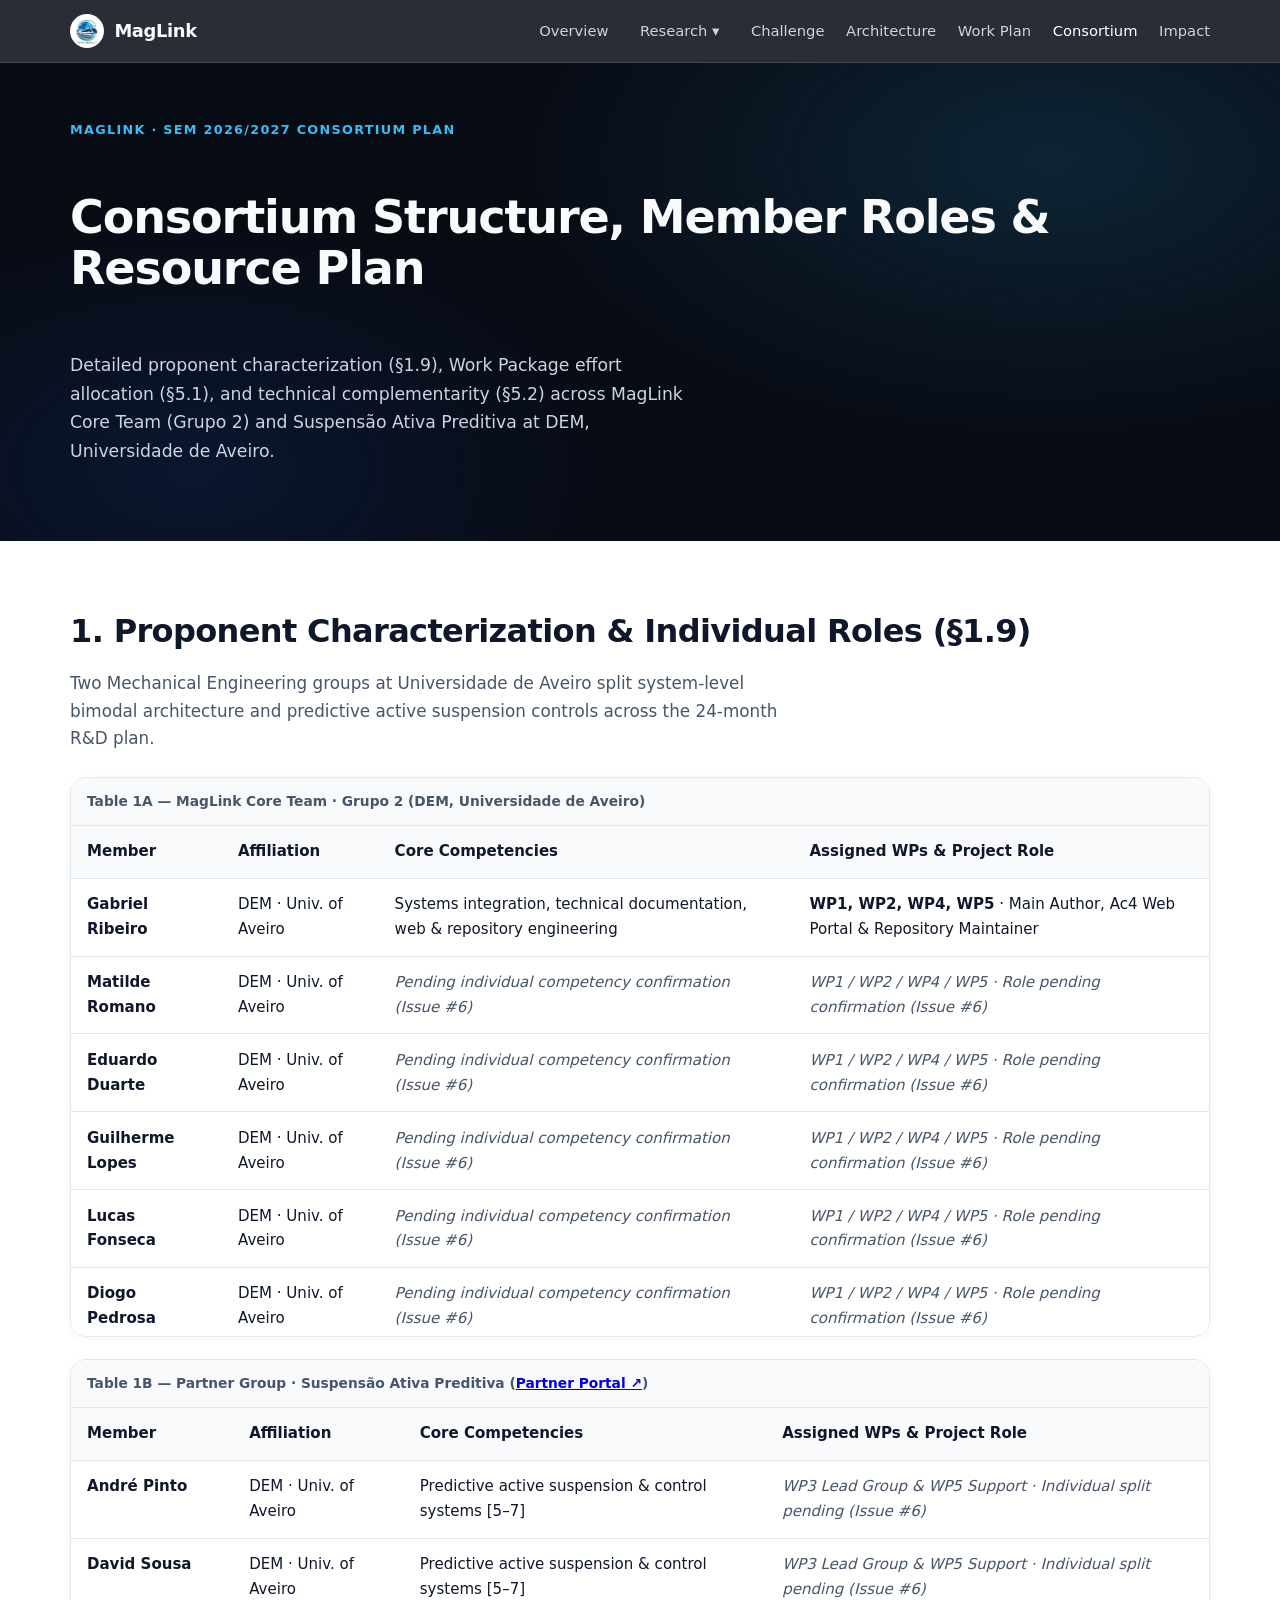
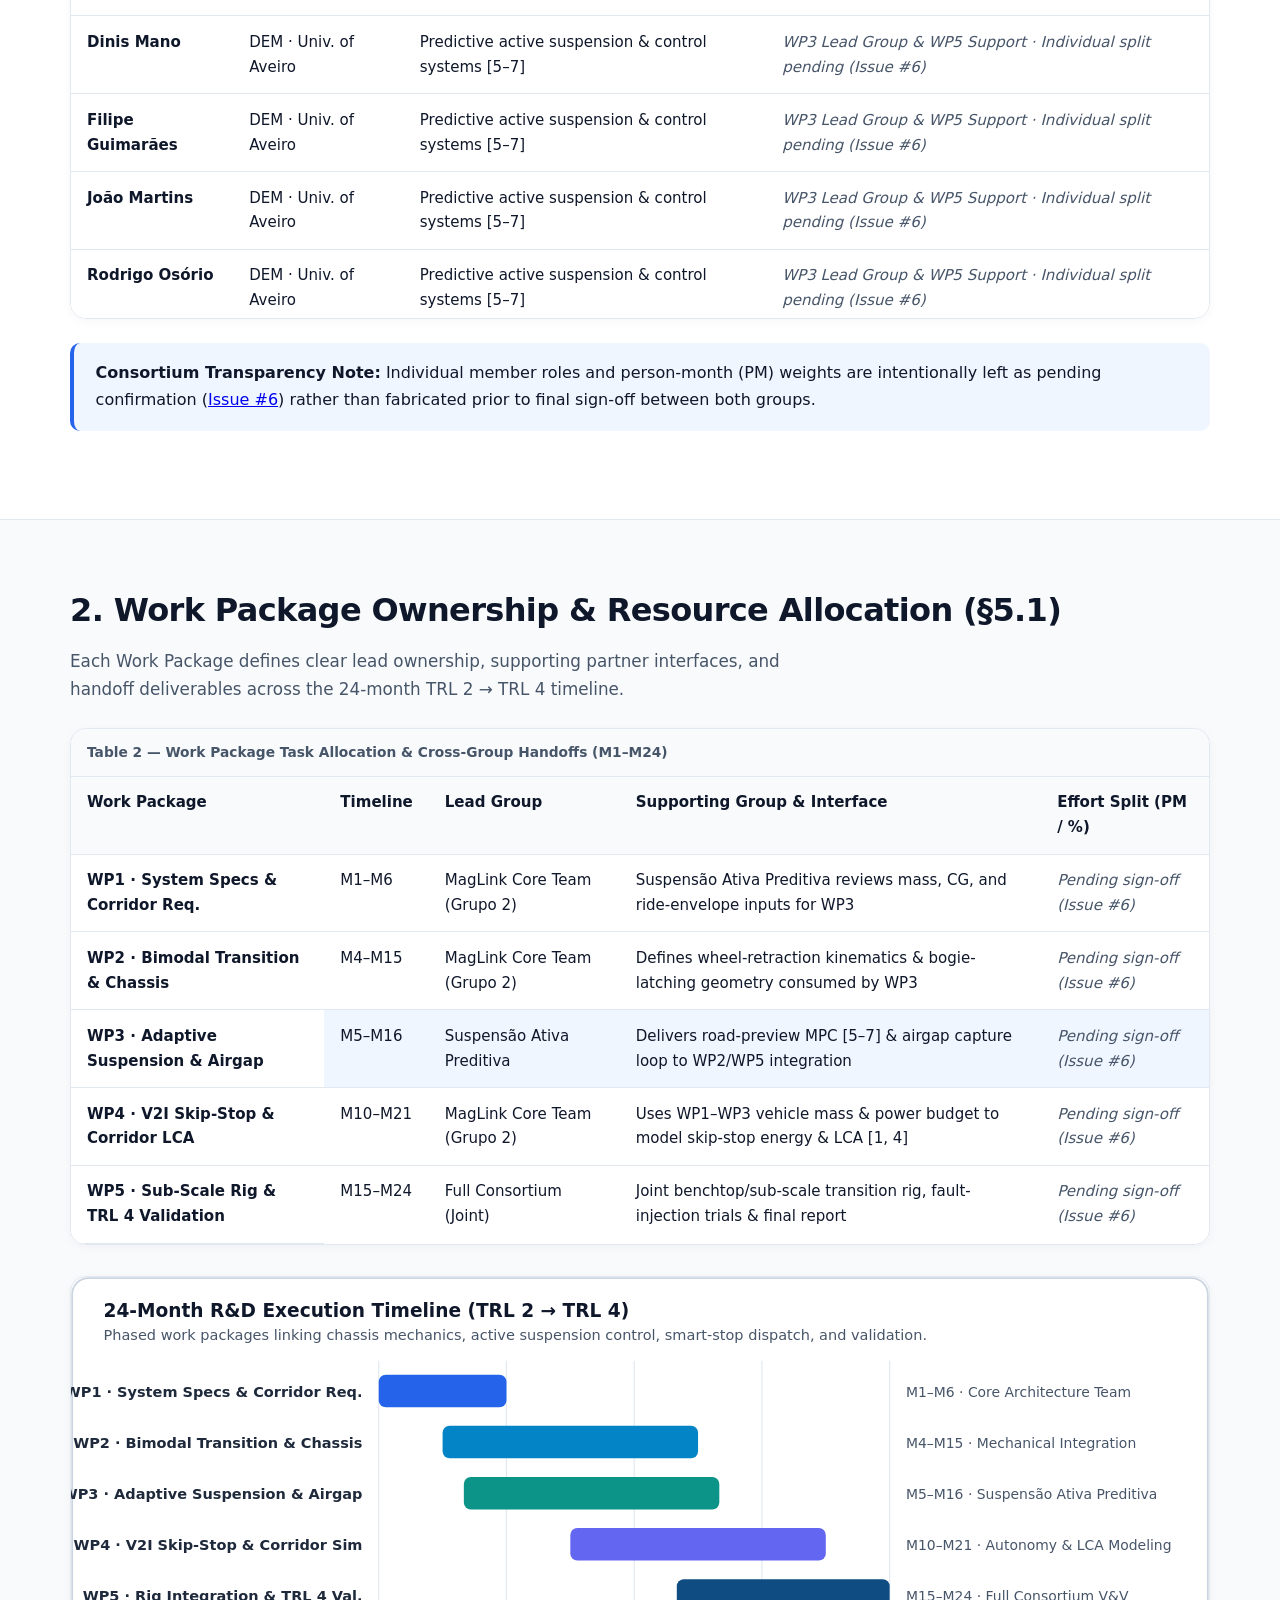
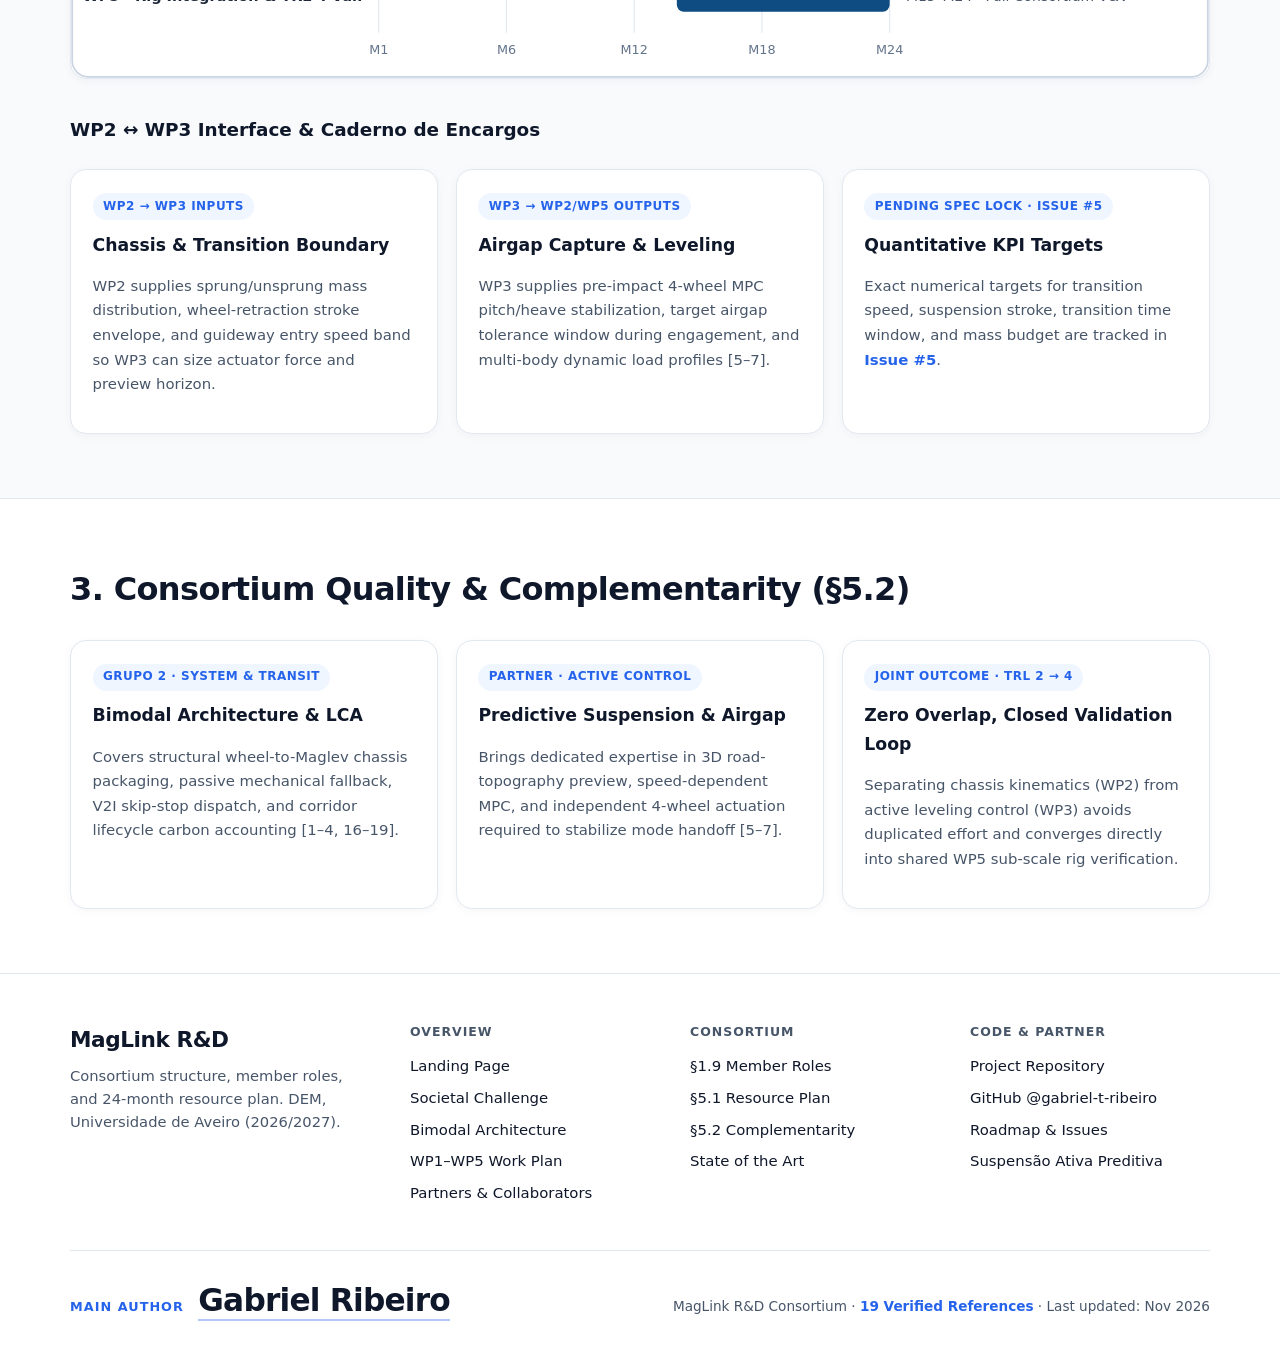
==== consortium.html @ 4d911681 "Add consortium.html subpage for §1.9 roles, §5.1 resource plan & §5.2 complementarity" ====
<!DOCTYPE html>
<html lang="en">
<head>
  <meta charset="UTF-8">
  <meta name="viewport" content="width=device-width, initial-scale=1.0">
  <title>Consortium, Roles &amp; Resource Plan | MagLink</title>
  <meta name="description" content="Consortium proponent characterization (§1.9), work package resource allocation (§5.1), and consortium complementarity (§5.2) for the MagLink R&amp;D proposal.">
  <link rel="icon" type="image/png" href="assets/logo_smart_mobility.png">
  <link rel="stylesheet" href="css/styles.css">
  <script src="js/main.js" defer></script>
</head>
<body>
  <a class="skip-link" href="#main-content">Skip to main content</a>

  <header class="site-header">
    <nav class="container nav-bar" aria-label="Primary navigation">
      <a class="brand" href="index.html">
        <img class="brand-logo" src="assets/logo_smart_mobility.png" alt="MagLink logo">
        <span>MagLink</span>
      </a>
      <button type="button" class="nav-mobile-toggle" aria-expanded="false" aria-controls="primary-nav">
        Menu &#9776;
      </button>
      <ul id="primary-nav" class="nav-links">
        <li><a href="index.html">Overview</a></li>
        <li class="nav-dropdown">
          <button type="button" class="nav-dropdown-toggle" aria-expanded="false" aria-controls="research-menu">
            Research <span aria-hidden="true">&#9662;</span>
          </button>
          <ul id="research-menu" class="nav-dropdown-menu">
            <li><a href="state-of-the-art.html">State of the Art</a></li>
            <li><a href="state-of-the-art.html#literature-matrix">Paper Analysis Matrix</a></li>
            <li><a href="state-of-the-art.html#tech-comparison">Technology Comparison</a></li>
            <li><a href="state-of-the-art.html#research-gap">Research Gap &amp; Domains</a></li>
          </ul>
        </li>
        <li><a href="index.html#challenge">Challenge</a></li>
        <li><a href="index.html#architecture">Architecture</a></li>
        <li><a href="index.html#workplan">Work Plan</a></li>
        <li><a href="consortium.html" aria-current="page">Consortium</a></li>
        <li><a href="index.html#impact">Impact</a></li>
      </ul>
    </nav>
  </header>

  <main id="main-content">
    <section class="hero hero-compact">
      <canvas class="hero-canvas" aria-hidden="true"></canvas>
      <div class="container hero-stage">
        <p class="eyebrow">MagLink &middot; SEM 2026/2027 Consortium Plan</p>
        <h1>Consortium Structure, Member Roles &amp; Resource Plan</h1>
        <p class="lead">
          Detailed proponent characterization (§1.9), Work Package effort allocation (§5.1), and technical complementarity (§5.2) across MagLink Core Team (Grupo 2) and Suspensão Ativa Preditiva at DEM, Universidade de Aveiro.
        </p>
      </div>
    </section>

    <section id="roles" class="section">
      <div class="container">
        <h2>1. Proponent Characterization &amp; Individual Roles (§1.9)</h2>
        <p class="lead">
          Two Mechanical Engineering groups at Universidade de Aveiro split system-level bimodal architecture and predictive active suspension controls across the 24-month R&amp;D plan.
        </p>

        <div tabindex="0" role="region" aria-labelledby="grupo2-table-caption" class="table-wrap table-wrap--responsive">
          <table style="--col-2: 'Affiliation'; --col-3: 'Core Competencies'; --col-4: 'Assigned WPs &amp; Project Role';">
            <caption id="grupo2-table-caption">Table 1A — MagLink Core Team · Grupo 2 (DEM, Universidade de Aveiro)</caption>
            <thead>
              <tr>
                <th>Member</th>
                <th>Affiliation</th>
                <th>Core Competencies</th>
                <th>Assigned WPs &amp; Project Role</th>
              </tr>
            </thead>
            <tbody>
              <tr>
                <th>Gabriel Ribeiro</th>
                <td>DEM &middot; Univ. of Aveiro</td>
                <td>Systems integration, technical documentation, web &amp; repository engineering</td>
                <td><strong>WP1, WP2, WP4, WP5</strong> &middot; Main Author, Ac4 Web Portal &amp; Repository Maintainer</td>
              </tr>
              <tr>
                <th>Matilde Romano</th>
                <td>DEM &middot; Univ. of Aveiro</td>
                <td class="table-pending">Pending individual competency confirmation (Issue #6)</td>
                <td class="table-pending">WP1 / WP2 / WP4 / WP5 &middot; Role pending confirmation (Issue #6)</td>
              </tr>
              <tr>
                <th>Eduardo Duarte</th>
                <td>DEM &middot; Univ. of Aveiro</td>
                <td class="table-pending">Pending individual competency confirmation (Issue #6)</td>
                <td class="table-pending">WP1 / WP2 / WP4 / WP5 &middot; Role pending confirmation (Issue #6)</td>
              </tr>
              <tr>
                <th>Guilherme Lopes</th>
                <td>DEM &middot; Univ. of Aveiro</td>
                <td class="table-pending">Pending individual competency confirmation (Issue #6)</td>
                <td class="table-pending">WP1 / WP2 / WP4 / WP5 &middot; Role pending confirmation (Issue #6)</td>
              </tr>
              <tr>
                <th>Lucas Fonseca</th>
                <td>DEM &middot; Univ. of Aveiro</td>
                <td class="table-pending">Pending individual competency confirmation (Issue #6)</td>
                <td class="table-pending">WP1 / WP2 / WP4 / WP5 &middot; Role pending confirmation (Issue #6)</td>
              </tr>
              <tr>
                <th>Diogo Pedrosa</th>
                <td>DEM &middot; Univ. of Aveiro</td>
                <td class="table-pending">Pending individual competency confirmation (Issue #6)</td>
                <td class="table-pending">WP1 / WP2 / WP4 / WP5 &middot; Role pending confirmation (Issue #6)</td>
              </tr>
            </tbody>
          </table>
        </div>

        <div tabindex="0" role="region" aria-labelledby="partner-table-caption" class="table-wrap table-wrap--responsive">
          <table style="--col-2: 'Affiliation'; --col-3: 'Core Competencies'; --col-4: 'Assigned WPs &amp; Project Role';">
            <caption id="partner-table-caption">Table 1B — Partner Group · Suspensão Ativa Preditiva (<a href="https://sem-susp-ativa-preditiva.htmly.com.br/" target="_blank" rel="noopener noreferrer">Partner Portal &#8599;</a>)</caption>
            <thead>
              <tr>
                <th>Member</th>
                <th>Affiliation</th>
                <th>Core Competencies</th>
                <th>Assigned WPs &amp; Project Role</th>
              </tr>
            </thead>
            <tbody>
              <tr>
                <th>André Pinto</th>
                <td>DEM &middot; Univ. of Aveiro</td>
                <td>Predictive active suspension &amp; control systems [5–7]</td>
                <td class="table-pending">WP3 Lead Group &amp; WP5 Support &middot; Individual split pending (Issue #6)</td>
              </tr>
              <tr>
                <th>David Sousa</th>
                <td>DEM &middot; Univ. of Aveiro</td>
                <td>Predictive active suspension &amp; control systems [5–7]</td>
                <td class="table-pending">WP3 Lead Group &amp; WP5 Support &middot; Individual split pending (Issue #6)</td>
              </tr>
              <tr>
                <th>Dinis Mano</th>
                <td>DEM &middot; Univ. of Aveiro</td>
                <td>Predictive active suspension &amp; control systems [5–7]</td>
                <td class="table-pending">WP3 Lead Group &amp; WP5 Support &middot; Individual split pending (Issue #6)</td>
              </tr>
              <tr>
                <th>Filipe Guimarães</th>
                <td>DEM &middot; Univ. of Aveiro</td>
                <td>Predictive active suspension &amp; control systems [5–7]</td>
                <td class="table-pending">WP3 Lead Group &amp; WP5 Support &middot; Individual split pending (Issue #6)</td>
              </tr>
              <tr>
                <th>João Martins</th>
                <td>DEM &middot; Univ. of Aveiro</td>
                <td>Predictive active suspension &amp; control systems [5–7]</td>
                <td class="table-pending">WP3 Lead Group &amp; WP5 Support &middot; Individual split pending (Issue #6)</td>
              </tr>
              <tr>
                <th>Rodrigo Osório</th>
                <td>DEM &middot; Univ. of Aveiro</td>
                <td>Predictive active suspension &amp; control systems [5–7]</td>
                <td class="table-pending">WP3 Lead Group &amp; WP5 Support &middot; Individual split pending (Issue #6)</td>
              </tr>
            </tbody>
          </table>
        </div>

        <div class="callout">
          <strong>Consortium Transparency Note:</strong> Individual member roles and person-month (PM) weights are intentionally left as pending confirmation (<a href="https://github.com/gabriel-t-ribeiro/sem_web_ac4/issues/6" target="_blank" rel="noopener noreferrer">Issue #6</a>) rather than fabricated prior to final sign-off between both groups.
        </div>
      </div>
    </section>

    <section id="resources" class="section section-soft">
      <div class="container">
        <h2>2. Work Package Ownership &amp; Resource Allocation (§5.1)</h2>
        <p class="lead">
          Each Work Package defines clear lead ownership, supporting partner interfaces, and handoff deliverables across the 24-month TRL 2 &rarr; TRL 4 timeline.
        </p>

        <div tabindex="0" role="region" aria-labelledby="wp-allocation-caption" class="table-wrap table-wrap--responsive">
          <table style="--col-2: 'Timeline'; --col-3: 'Lead Group'; --col-4: 'Supporting Group &amp; Interface'; --col-5: 'Effort Split (PM / %)';">
            <caption id="wp-allocation-caption">Table 2 — Work Package Task Allocation &amp; Cross-Group Handoffs (M1–M24)</caption>
            <thead>
              <tr>
                <th>Work Package</th>
                <th>Timeline</th>
                <th>Lead Group</th>
                <th>Supporting Group &amp; Interface</th>
                <th>Effort Split (PM / %)</th>
              </tr>
            </thead>
            <tbody>
              <tr>
                <th>WP1 · System Specs &amp; Corridor Req.</th>
                <td>M1–M6</td>
                <td>MagLink Core Team (Grupo 2)</td>
                <td>Suspensão Ativa Preditiva reviews mass, CG, and ride-envelope inputs for WP3</td>
                <td class="table-pending">Pending sign-off (Issue #6)</td>
              </tr>
              <tr>
                <th>WP2 · Bimodal Transition &amp; Chassis</th>
                <td>M4–M15</td>
                <td>MagLink Core Team (Grupo 2)</td>
                <td>Defines wheel-retraction kinematics &amp; bogie-latching geometry consumed by WP3</td>
                <td class="table-pending">Pending sign-off (Issue #6)</td>
              </tr>
              <tr class="row-highlight">
                <th>WP3 · Adaptive Suspension &amp; Airgap</th>
                <td>M5–M16</td>
                <td>Suspensão Ativa Preditiva</td>
                <td>Delivers road-preview MPC [5–7] &amp; airgap capture loop to WP2/WP5 integration</td>
                <td class="table-pending">Pending sign-off (Issue #6)</td>
              </tr>
              <tr>
                <th>WP4 · V2I Skip-Stop &amp; Corridor LCA</th>
                <td>M10–M21</td>
                <td>MagLink Core Team (Grupo 2)</td>
                <td>Uses WP1–WP3 vehicle mass &amp; power budget to model skip-stop energy &amp; LCA [1, 4]</td>
                <td class="table-pending">Pending sign-off (Issue #6)</td>
              </tr>
              <tr>
                <th>WP5 · Sub-Scale Rig &amp; TRL 4 Validation</th>
                <td>M15–M24</td>
                <td>Full Consortium (Joint)</td>
                <td>Joint benchtop/sub-scale transition rig, fault-injection trials &amp; final report</td>
                <td class="table-pending">Pending sign-off (Issue #6)</td>
              </tr>
            </tbody>
          </table>
        </div>

        <div class="diagram-panel">
          <img src="assets/fig_workplan_gantt.svg" alt="24-month Gantt chart across Work Packages WP1 through WP5 from month 1 to month 24">
        </div>

        <h3 class="subhead">WP2 &harr; WP3 Interface &amp; Caderno de Encargos</h3>
        <div class="card-grid">
          <article class="card">
            <span class="badge">WP2 &rarr; WP3 Inputs</span>
            <h3>Chassis &amp; Transition Boundary</h3>
            <p class="muted">
              WP2 supplies sprung/unsprung mass distribution, wheel-retraction stroke envelope, and guideway entry speed band so WP3 can size actuator force and preview horizon.
            </p>
          </article>
          <article class="card">
            <span class="badge">WP3 &rarr; WP2/WP5 Outputs</span>
            <h3>Airgap Capture &amp; Leveling</h3>
            <p class="muted">
              WP3 supplies pre-impact 4-wheel MPC pitch/heave stabilization, target airgap tolerance window during engagement, and multi-body dynamic load profiles [5–7].
            </p>
          </article>
          <article class="card">
            <span class="badge">Pending Spec Lock &middot; Issue #5</span>
            <h3>Quantitative KPI Targets</h3>
            <p class="muted">
              Exact numerical targets for transition speed, suspension stroke, transition time window, and mass budget are tracked in <a href="https://github.com/gabriel-t-ribeiro/sem_web_ac4/issues/5" target="_blank" rel="noopener noreferrer">Issue #5</a>.
            </p>
          </article>
        </div>
      </div>
    </section>

    <section id="complementarity" class="section">
      <div class="container">
        <h2>3. Consortium Quality &amp; Complementarity (§5.2)</h2>
        <div class="card-grid">
          <article class="card">
            <span class="badge">Grupo 2 · System &amp; Transit</span>
            <h3>Bimodal Architecture &amp; LCA</h3>
            <p class="muted">
              Covers structural wheel-to-Maglev chassis packaging, passive mechanical fallback, V2I skip-stop dispatch, and corridor lifecycle carbon accounting [1–4, 16–19].
            </p>
          </article>
          <article class="card">
            <span class="badge">Partner · Active Control</span>
            <h3>Predictive Suspension &amp; Airgap</h3>
            <p class="muted">
              Brings dedicated expertise in 3D road-topography preview, speed-dependent MPC, and independent 4-wheel actuation required to stabilize mode handoff [5–7].
            </p>
          </article>
          <article class="card">
            <span class="badge">Joint Outcome · TRL 2 &rarr; 4</span>
            <h3>Zero Overlap, Closed Validation Loop</h3>
            <p class="muted">
              Separating chassis kinematics (WP2) from active leveling control (WP3) avoids duplicated effort and converges directly into shared WP5 sub-scale rig verification.
            </p>
          </article>
        </div>
      </div>
    </section>
  </main>

  <footer class="site-footer site-footer--compact">
    <div class="container">
      <div class="footer-top">
        <div>
          <p class="footer-brand-title">MagLink R&amp;D</p>
          <p class="footer-brand-copy">
            Consortium structure, member roles, and 24-month resource plan. DEM, Universidade de Aveiro (2026/2027).
          </p>
        </div>
        <div class="footer-col">
          <h3>Overview</h3>
          <ul>
            <li><a href="index.html">Landing Page</a></li>
            <li><a href="index.html#challenge">Societal Challenge</a></li>
            <li><a href="index.html#architecture">Bimodal Architecture</a></li>
            <li><a href="index.html#workplan">WP1–WP5 Work Plan</a></li>
            <li><a href="index.html#partners">Partners &amp; Collaborators</a></li>
          </ul>
        </div>
        <div class="footer-col">
          <h3>Consortium</h3>
          <ul>
            <li><a href="#roles">§1.9 Member Roles</a></li>
            <li><a href="#resources">§5.1 Resource Plan</a></li>
            <li><a href="#complementarity">§5.2 Complementarity</a></li>
            <li><a href="state-of-the-art.html">State of the Art</a></li>
          </ul>
        </div>
        <div class="footer-col">
          <h3>Code &amp; Partner</h3>
          <ul>
            <li><a href="https://github.com/gabriel-t-ribeiro/sem_web_ac4" target="_blank" rel="noopener noreferrer">Project Repository</a></li>
            <li><a href="https://github.com/gabriel-t-ribeiro" target="_blank" rel="noopener noreferrer">GitHub @gabriel-t-ribeiro</a></li>
            <li><a href="https://github.com/gabriel-t-ribeiro/sem_web_ac4/issues" target="_blank" rel="noopener noreferrer">Roadmap &amp; Issues</a></li>
            <li><a href="https://sem-susp-ativa-preditiva.htmly.com.br/" target="_blank" rel="noopener noreferrer">Suspensão Ativa Preditiva</a></li>
          </ul>
        </div>
      </div>

      <div class="footer-author-row">
        <div class="footer-author-block">
          <span class="footer-author-label">Main Author</span>
          <span class="footer-author-name"><a href="https://github.com/gabriel-t-ribeiro" target="_blank" rel="noopener noreferrer">Gabriel Ribeiro</a></span>
        </div>
        <div class="footer-meta">
          MagLink R&amp;D Consortium &middot; <a href="state-of-the-art.html#references">19 Verified References</a> &middot; Last updated: Nov&nbsp;2026
        </div>
      </div>
    </div>
  </footer>
</body>
</html>
---- css/styles.css ----
:root {
  --bg: #ffffff;
  --bg-soft: #f8fafc;
  --bg-dark: #070b14;
  --bg-dark-elev: #0f172a;
  --surface: #ffffff;
  --text: #0f172a;
  --text-light: #f8fafc;
  --muted: #475569;
  --muted-dark: #94a3b8;
  --accent: #2563eb;
  --accent-cyan: #38bdf8;
  --accent-soft: #eff6ff;
  --border: #e2e8f0;
  --border-dark: rgba(148, 163, 184, 0.22);
  --max-w: 1140px;
  --radius: 16px;
  --shadow-sm: 0 2px 10px rgba(15, 23, 42, 0.04);
  --shadow-lg: 0 20px 50px rgba(2, 6, 23, 0.35);
}

*,
*::before,
*::after {
  box-sizing: border-box;
}

html {
  scroll-behavior: smooth;
}

@media (prefers-reduced-motion: reduce) {
  html {
    scroll-behavior: auto;
  }
}

body {
  margin: 0;
  font-family: "Inter", system-ui, -apple-system, BlinkMacSystemFont, "Segoe UI", Roboto, sans-serif;
  line-height: 1.65;
  color: var(--text);
  background: var(--bg);
  -webkit-font-smoothing: antialiased;
}

img,
svg {
  max-width: 100%;
  height: auto;
  display: block;
}

.skip-link {
  position: absolute;
  left: -9999px;
}

.skip-link:focus {
  position: fixed;
  left: 1rem;
  top: 1rem;
  z-index: 100;
  padding: 0.5rem 0.9rem;
  background: var(--accent);
  color: #ffffff;
  border-radius: 8px;
}

.container {
  width: min(100% - 2.5rem, var(--max-w));
  margin-inline: auto;
}

/* Header */
.site-header {
  position: sticky;
  top: 0;
  z-index: 60;
  background: rgba(7, 11, 20, 0.86);
  backdrop-filter: blur(14px);
  border-bottom: 1px solid var(--border-dark);
}

.nav-bar {
  display: flex;
  align-items: center;
  justify-content: space-between;
  gap: 1rem;
  min-height: 62px;
  position: relative;
}

.brand {
  display: inline-flex;
  align-items: center;
  gap: 0.65rem;
  font-weight: 800;
  font-size: 1.12rem;
  letter-spacing: -0.02em;
  color: var(--text-light);
  text-decoration: none;
}

.brand-logo {
  width: 34px;
  height: 34px;
  object-fit: contain;
  border-radius: 50%;
  background: #ffffff;
  padding: 2px;
}

.nav-mobile-toggle {
  display: none;
  background: rgba(255, 255, 255, 0.08);
  color: var(--text-light);
  border: 1px solid var(--border-dark);
  border-radius: 8px;
  padding: 0.4rem 0.75rem;
  font: inherit;
  font-size: 0.9rem;
  font-weight: 600;
  cursor: pointer;
}

.nav-links {
  display: flex;
  align-items: center;
  gap: 1.35rem;
  list-style: none;
  margin: 0;
  padding: 0;
}

.nav-links a {
  color: #cbd5e1;
  text-decoration: none;
  font-size: 0.92rem;
  font-weight: 500;
  transition: color 0.15s ease;
}

.nav-links a:hover,
.nav-links a:focus-visible,
.nav-links a[aria-current="page"] {
  color: #ffffff;
}

.nav-dropdown {
  position: relative;
}

.nav-dropdown-toggle {
  background: transparent;
  border: 1px solid transparent;
  border-radius: 8px;
  padding: 0.3rem 0.55rem;
  font: inherit;
  font-size: 0.92rem;
  font-weight: 500;
  color: #cbd5e1;
  cursor: pointer;
}

.nav-dropdown-toggle:hover,
.nav-dropdown-toggle:focus-visible,
.nav-dropdown.is-open .nav-dropdown-toggle {
  color: #ffffff;
  background: rgba(255, 255, 255, 0.09);
}

.nav-dropdown-menu {
  display: none;
  position: absolute;
  top: calc(100% + 0.5rem);
  left: 0;
  min-width: 235px;
  list-style: none;
  margin: 0;
  padding: 0.45rem;
  background: var(--bg-dark-elev);
  border: 1px solid var(--border-dark);
  border-radius: 12px;
  box-shadow: var(--shadow-lg);
  z-index: 70;
}

.nav-dropdown-menu::before {
  content: "";
  position: absolute;
  top: -0.65rem;
  left: -0.5rem;
  right: -0.5rem;
  height: 0.7rem;
}

.nav-dropdown.is-open .nav-dropdown-menu,
.nav-dropdown.is-hover-open .nav-dropdown-menu,
.nav-dropdown:hover .nav-dropdown-menu,
.nav-dropdown:focus-within .nav-dropdown-menu {
  display: block;
}

.nav-dropdown-menu a {
  display: block;
  padding: 0.5rem 0.75rem;
  border-radius: 8px;
  font-size: 0.9rem;
  color: #cbd5e1;
}

.nav-dropdown-menu a:hover,
.nav-dropdown-menu a:focus-visible {
  background: rgba(56, 189, 248, 0.14);
  color: #ffffff;
}

@media (max-width: 820px) {
  .nav-mobile-toggle {
    display: inline-flex;
    align-items: center;
    gap: 0.35rem;
  }

  .nav-links {
    display: none;
    position: absolute;
    top: 100%;
    left: 0;
    right: 0;
    flex-direction: column;
    align-items: stretch;
    gap: 0.25rem;
    padding: 0.85rem 1rem;
    background: var(--bg-dark-elev);
    border: 1px solid var(--border-dark);
    border-radius: 12px;
    margin-top: 0.4rem;
    box-shadow: var(--shadow-lg);
  }

  .nav-links.is-open {
    display: flex;
  }

  .nav-links > li > a,
  .nav-dropdown-toggle {
    display: block;
    width: 100%;
    text-align: left;
    padding: 0.5rem 0.65rem;
  }

  .nav-dropdown-menu {
    position: static;
    box-shadow: none;
    border: none;
    background: rgba(255, 255, 255, 0.04);
    margin-top: 0.2rem;
    padding-left: 0.75rem;
  }

  .nav-dropdown-menu::before {
    display: none;
  }
}

/* Dark Atmospheric Hero */
.hero {
  position: relative;
  overflow: hidden;
  padding-block: 4.75rem 4rem;
  background:
    radial-gradient(900px 480px at 82% 20%, rgba(56, 189, 248, 0.14), transparent 60%),
    radial-gradient(700px 420px at 15% 85%, rgba(37, 99, 235, 0.13), transparent 60%),
    var(--bg-dark);
  color: var(--text-light);
}

.hero-canvas {
  position: absolute;
  inset: 0;
  width: 100%;
  height: 100%;
  display: block;
  pointer-events: none;
  z-index: 0;
}

.hero-compact {
  padding-block: 3.5rem 3rem;
}

.hero-stage {
  position: relative;
  z-index: 1;
  display: flex;
  flex-direction: column;
  gap: 2.5rem;
}

.hero-statement {
  max-width: 820px;
  margin-inline: auto;
  text-align: center;
  padding-block: 1rem 0.25rem;
}

.hero-kicker {
  display: inline-flex;
  align-items: center;
  justify-content: center;
  gap: 0.6rem;
  margin: 0 0 1.15rem;
  padding: 0.35rem 0.95rem 0.35rem 0.45rem;
  border-radius: 999px;
  background: rgba(15, 23, 42, 0.72);
  backdrop-filter: blur(10px);
  border: 1px solid var(--border-dark);
  font-size: 0.78rem;
  font-weight: 700;
  letter-spacing: 0.06em;
  text-transform: uppercase;
  color: var(--accent-cyan);
}

.hero-kicker-logo {
  width: 24px;
  height: 24px;
  object-fit: contain;
  border-radius: 50%;
  background: #ffffff;
  padding: 2px;
}

.hero-kicker--light {
  margin: 0 0 0.85rem;
  background: var(--accent-soft);
  border-color: rgba(37, 99, 235, 0.2);
  color: var(--accent);
  backdrop-filter: none;
}

.hero-kicker--light .hero-kicker-logo {
  border: 1px solid rgba(15, 23, 42, 0.1);
}

.hero-statement h1 {
  font-size: clamp(2.35rem, 5.2vw, 4rem);
  font-weight: 800;
  line-height: 1.05;
  letter-spacing: -0.03em;
  margin: 0 auto 1.15rem;
  background: linear-gradient(180deg, #ffffff 45%, #bae6fd 100%);
  -webkit-background-clip: text;
  background-clip: text;
  color: transparent;
}

.hero .hero-statement .lead {
  margin: 0 auto 1.75rem;
  max-width: 60ch;
}

.hero-statement .hero-actions {
  justify-content: center;
}

.hero-statement .hero-metrics {
  text-align: left;
  max-width: 780px;
  margin-inline: auto;
}

.hero-split {
  position: relative;
  z-index: 1;
  display: grid;
  grid-template-columns: 1.05fr 1fr;
  gap: 2.5rem;
  align-items: center;
}

@media (max-width: 900px) {
  .hero-split {
    grid-template-columns: 1fr;
  }
}

.eyebrow {
  margin: 0 0 0.75rem;
  font-size: 0.8rem;
  font-weight: 700;
  letter-spacing: 0.1em;
  text-transform: uppercase;
  color: var(--accent-cyan);
}

h1 {
  margin: 0 0 1.1rem;
  font-size: clamp(2rem, 3.6vw, 3rem);
  font-weight: 800;
  line-height: 1.1;
  letter-spacing: -0.025em;
}

.hero .lead {
  color: #cbd5e1;
  font-size: 1.08rem;
  max-width: 56ch;
  margin: 0 0 1.75rem;
}

.lead {
  color: var(--muted);
  font-size: 1.05rem;
  max-width: 68ch;
  margin: 0 0 1.5rem;
}

.hero-actions {
  display: flex;
  flex-wrap: wrap;
  gap: 0.85rem;
  margin-bottom: 2rem;
}

.btn {
  display: inline-block;
  padding: 0.7rem 1.25rem;
  border-radius: 999px;
  font-weight: 600;
  font-size: 0.94rem;
  text-decoration: none;
  transition: transform 0.15s ease, background 0.15s ease;
}

.btn:hover,
.btn:focus-visible {
  transform: translateY(-1px);
}

.btn-primary {
  background: linear-gradient(135deg, #2563eb, #0ea5e9);
  color: #ffffff;
}

.btn-secondary {
  background: rgba(10, 16, 30, 0.72);
  backdrop-filter: blur(8px);
  color: #f8fafc;
  border: 1px solid rgba(255, 255, 255, 0.2);
}

.btn-secondary:hover,
.btn-secondary:focus-visible {
  background: rgba(15, 23, 42, 0.88);
}

.hero-metrics {
  display: grid;
  grid-template-columns: repeat(3, minmax(0, 1fr));
  gap: 0.85rem;
}

@media (max-width: 640px) {
  .hero-metrics {
    grid-template-columns: 1fr;
  }
}

.metric-pill {
  padding: 0.95rem 1rem;
  border-radius: 14px;
  background: rgba(10, 16, 30, 0.74);
  backdrop-filter: blur(8px);
  border: 1px solid var(--border-dark);
}

.metric-value {
  display: block;
  font-size: 1.25rem;
  font-weight: 700;
  color: #ffffff;
}

.metric-label {
  display: block;
  font-size: 0.83rem;
  color: var(--muted-dark);
  margin-top: 0.2rem;
  line-height: 1.35;
}

/* Integrated Visual Frames (no clunky figure captions) */
.hero-visual {
  position: relative;
  border-radius: 20px;
  overflow: hidden;
  border: 1px solid rgba(56, 189, 248, 0.28);
  box-shadow: 0 24px 60px rgba(0, 0, 0, 0.55);
}

.hero-visual img {
  width: 100%;
  aspect-ratio: 16 / 10;
  object-fit: cover;
}

.hero-visual-wide {
  width: 100%;
  max-width: 920px;
  margin-inline: auto;
  transform: translate3d(0, var(--scroll-lift, 20px), 0) scale(var(--scroll-scale, 0.88));
  transition: transform 0.16s ease-out;
  will-change: transform;
}

.hero-visual-wide img {
  aspect-ratio: 16 / 9;
}

.visual-overlay-tag {
  position: absolute;
  left: 1rem;
  bottom: 1rem;
  padding: 0.45rem 0.85rem;
  border-radius: 999px;
  background: rgba(7, 11, 20, 0.78);
  backdrop-filter: blur(8px);
  border: 1px solid rgba(255, 255, 255, 0.16);
  color: #e2e8f0;
  font-size: 0.8rem;
  font-weight: 600;
}

.media-showcase {
  display: grid;
  grid-template-columns: repeat(auto-fit, minmax(300px, 1fr));
  gap: 1.25rem;
  margin-top: 2rem;
}

.media-tile {
  position: relative;
  border-radius: var(--radius);
  overflow: hidden;
  border: 1px solid var(--border);
  box-shadow: var(--shadow-sm);
  background: var(--bg-dark);
}

.media-tile img {
  width: 100%;
  aspect-ratio: 16 / 10;
  object-fit: cover;
  opacity: 0.94;
}

.media-tile-caption {
  position: absolute;
  inset: auto 0 0 0;
  padding: 2.25rem 1.25rem 1rem;
  background: linear-gradient(180deg, transparent 0%, rgba(7, 11, 20, 0.9) 70%);
  color: #ffffff;
}

.media-tile-caption strong {
  display: block;
  font-size: 0.98rem;
  margin-bottom: 0.15rem;
}

.media-tile-caption span {
  display: block;
  font-size: 0.84rem;
  color: #cbd5e1;
}

.diagram-panel {
  margin-top: 2rem;
  border-radius: var(--radius);
  overflow: hidden;
  border: 1px solid var(--border);
  box-shadow: var(--shadow-sm);
  background: var(--surface);
}

.diagram-panel--dark {
  background: var(--bg-dark-elev);
  border-color: var(--border-dark);
}

/* Sections */
.section {
  padding-block: 4rem;
}

.section-soft {
  background: var(--bg-soft);
  border-block: 1px solid var(--border);
}

.section-dark {
  background: var(--bg-dark);
  color: var(--text-light);
}

.section-dark h2,
.section-dark h3 {
  color: #ffffff;
}

.section-dark .lead,
.section-dark .muted {
  color: var(--muted-dark);
}

h2 {
  margin: 0 0 0.75rem;
  font-size: clamp(1.5rem, 2.5vw, 2.05rem);
  font-weight: 800;
  letter-spacing: -0.02em;
  color: var(--text);
}

h3 {
  margin: 0 0 0.45rem;
  font-size: 1.08rem;
  font-weight: 700;
}

.subhead {
  margin: 2.25rem 0 0.75rem;
  font-size: 1.15rem;
  font-weight: 700;
}

.muted {
  color: var(--muted);
  font-size: 0.93rem;
}

.card-grid {
  display: grid;
  grid-template-columns: repeat(auto-fit, minmax(245px, 1fr));
  gap: 1.1rem;
  margin-top: 1.5rem;
}

.card {
  background: var(--surface);
  border: 1px solid var(--border);
  border-radius: var(--radius);
  padding: 1.35rem;
  box-shadow: var(--shadow-sm);
}

.section-dark .card {
  background: rgba(255, 255, 255, 0.04);
  border-color: var(--border-dark);
  box-shadow: none;
}

.badge {
  display: inline-block;
  margin-bottom: 0.65rem;
  padding: 0.22rem 0.65rem;
  font-size: 0.75rem;
  font-weight: 700;
  letter-spacing: 0.04em;
  text-transform: uppercase;
  color: var(--accent);
  background: var(--accent-soft);
  border-radius: 999px;
}

.section-dark .badge {
  color: var(--accent-cyan);
  background: rgba(56, 189, 248, 0.14);
}

.callout {
  margin: 1.5rem 0;
  padding: 1.1rem 1.35rem;
  background: var(--accent-soft);
  border-left: 4px solid var(--accent);
  border-radius: 10px;
}

.callout-subtle {
  margin: 1.5rem 0;
  padding: 1.1rem 1.35rem;
  background: #f1f5f9;
  border-left: 4px solid #0284c7;
  border-radius: 10px;
  font-size: 0.95rem;
}

.table-wrap {
  overflow-x: auto;
  margin-top: 1.35rem;
  border-radius: var(--radius);
  border: 1px solid var(--border);
  box-shadow: var(--shadow-sm);
}

table {
  width: 100%;
  border-collapse: collapse;
  background: var(--surface);
}

th,
td {
  padding: 0.85rem 1rem;
  text-align: left;
  border-bottom: 1px solid var(--border);
  vertical-align: top;
  font-size: 0.94rem;
}

th {
  background: var(--bg-soft);
  color: var(--text);
  font-weight: 700;
}

tr:last-child td {
  border-bottom: none;
}

.row-highlight td {
  background: var(--accent-soft);
}

.table-wrap--responsive {
  overflow: auto;
  max-inline-size: 100%;
  max-block-size: min(560px, 80dvh);
  container-type: inline-size;
}

.table-wrap--responsive table {
  border-collapse: separate;
  border-spacing: 0;
}

.table-wrap--responsive caption {
  text-align: left;
  padding: 0.75rem 1rem;
  font-size: 0.86rem;
  font-weight: 700;
  color: var(--muted);
  background: var(--bg-soft);
  border-bottom: 1px solid var(--border);
}

.table-wrap--responsive thead {
  position: sticky;
  inset-block-start: 0;
  z-index: 2;
}

.table-wrap--responsive tbody th {
  position: sticky;
  inset-inline-start: 0;
  z-index: 1;
  background: var(--surface);
  font-weight: 700;
}

.table-pending {
  color: var(--muted);
  font-style: italic;
}

@container (width < 640px) {
  .table-wrap--responsive {
    max-block-size: none;
    border: none;
    box-shadow: none;
    background: transparent;
  }

  .table-wrap--responsive table,
  .table-wrap--responsive caption,
  .table-wrap--responsive thead,
  .table-wrap--responsive tbody,
  .table-wrap--responsive tr,
  .table-wrap--responsive th,
  .table-wrap--responsive td {
    display: block;
    width: 100%;
  }

  .table-wrap--responsive caption {
    border: 1px solid var(--border);
    border-radius: var(--radius);
    margin-block-end: 0.75rem;
  }

  .table-wrap--responsive thead {
    display: none;
  }

  .table-wrap--responsive tr {
    margin-block-end: 1rem;
    border: 1px solid var(--border);
    border-radius: var(--radius);
    background: var(--surface);
    box-shadow: var(--shadow-sm);
    overflow: hidden;
  }

  .table-wrap--responsive tbody th {
    position: sticky;
    inset-block-start: 0;
    z-index: 2;
    background: var(--bg-soft);
    border-bottom: 1px solid var(--border);
  }

  .table-wrap--responsive td {
    padding: 0.65rem 1rem;
  }

  .table-wrap--responsive td::before {
    display: block;
    font-size: 0.75rem;
    font-weight: 700;
    letter-spacing: 0.04em;
    text-transform: uppercase;
    color: var(--muted);
    margin-block-end: 0.2rem;
  }

  .table-wrap--responsive td:nth-child(2)::before {
    content: var(--col-2, "Column 2");
  }

  .table-wrap--responsive td:nth-child(3)::before {
    content: var(--col-3, "Column 3");
  }

  .table-wrap--responsive td:nth-child(4)::before {
    content: var(--col-4, "Column 4");
  }

  .table-wrap--responsive td:nth-child(5)::before {
    content: var(--col-5, "Column 5");
  }
}

.ref-list {
  padding-left: 1.3rem;
  color: var(--muted);
}

.ref-list li + li {
  margin-top: 0.5rem;
}

.site-footer {
  border-top: 1px solid var(--border);
  padding-top: 4rem;
  padding-bottom: 0;
  font-size: 0.92rem;
  color: var(--muted);
  background: var(--bg);
  overflow: hidden;
}

.site-footer--compact {
  padding-block: 3rem 2rem;
}

/* Consensus-Inspired Dark Partners Band */
.partners-band {
  background: #141820;
  color: var(--text-light);
  padding-block: clamp(4rem, 7vw, 5.5rem);
  border-block: 1px solid rgba(148, 163, 184, 0.14);
}

.partner-header {
  display: flex;
  align-items: center;
  gap: 1.25rem;
  margin-bottom: 2.25rem;
}

.partner-header::before,
.partner-header::after {
  content: "";
  flex: 1;
  height: 1px;
  background: rgba(148, 163, 184, 0.26);
}

.partner-header h2,
.partner-header p {
  margin: 0;
  font-size: 0.82rem;
  font-weight: 700;
  letter-spacing: 0.12em;
  text-transform: uppercase;
  color: #cbd5e1;
  text-align: center;
  white-space: nowrap;
}

@media (max-width: 560px) {
  .partner-header h2,
  .partner-header p {
    white-space: normal;
  }
}

.partner-grid {
  display: grid;
  grid-template-columns: repeat(2, minmax(0, 1fr));
  gap: 1.15rem;
}

@media (max-width: 680px) {
  .partner-grid {
    grid-template-columns: 1fr;
  }
}

.partner-emblem {
  display: flex;
  align-items: center;
  gap: 1.1rem;
  padding: 1.35rem 1.45rem;
  border-radius: 16px;
  background: rgba(255, 255, 255, 0.03);
  border: 1px solid rgba(148, 163, 184, 0.16);
  color: var(--text-light);
  text-decoration: none;
  transition: border-color 0.18s ease, background 0.18s ease, transform 0.18s ease;
}

a.partner-emblem:hover,
a.partner-emblem:focus-visible {
  background: rgba(56, 189, 248, 0.07);
  border-color: rgba(56, 189, 248, 0.42);
  transform: translateY(-2px);
}

.partner-emblem-icon {
  flex-shrink: 0;
  width: 48px;
  height: 48px;
  border-radius: 12px;
  display: grid;
  place-items: center;
  background: rgba(56, 189, 248, 0.1);
  border: 1px solid rgba(56, 189, 248, 0.22);
  color: var(--accent-cyan);
}

.partner-emblem svg {
  width: 28px;
  height: 28px;
  flex-shrink: 0;
}

.partner-emblem-body {
  min-width: 0;
}

.partner-emblem-title,
.partner-emblem h3 {
  margin: 0 0 0.2rem;
  font-size: 1.02rem;
  font-weight: 700;
  color: #ffffff;
  line-height: 1.3;
}

.partner-emblem-meta,
.partner-emblem p {
  margin: 0;
  font-size: 0.87rem;
  color: var(--muted-dark);
  line-height: 1.45;
}

.partner-footer {
  margin-top: 2.15rem;
  text-align: center;
  display: flex;
  flex-direction: column;
  align-items: center;
  gap: 1.15rem;
}

.partner-summary {
  margin: 1.85rem auto 1.25rem;
  max-width: 62ch;
  color: #cbd5e1;
  font-size: 0.98rem;
  text-align: center;
}

.partner-footer .partner-summary {
  margin: 0 auto;
}

.partner-cta {
  text-align: center;
  margin-top: 1.15rem;
}

.btn-outline-light {
  display: inline-flex;
  align-items: center;
  justify-content: center;
  gap: 0.45rem;
  padding: 0.72rem 1.45rem;
  border-radius: 999px;
  border: 1px solid rgba(248, 250, 252, 0.34);
  background: transparent;
  color: #f8fafc;
  font-weight: 600;
  font-size: 0.94rem;
  text-decoration: none;
  transition: background 0.16s ease, border-color 0.16s ease, transform 0.16s ease;
}

.btn-outline-light:hover,
.btn-outline-light:focus-visible {
  background: rgba(248, 250, 252, 0.1);
  border-color: #ffffff;
  transform: translateY(-1px);
}

/* Pre-Footer Antigravity-Inspired Interactive CTA Stage */
.section-cta {
  padding-block: 3rem 5rem;
}

.cta-stage {
  position: relative;
  overflow: hidden;
  border-radius: 28px;
  min-height: clamp(440px, 54vh, 600px);
  display: flex;
  align-items: center;
  justify-content: center;
  padding: clamp(3rem, 6.5vw, 5.25rem) clamp(1.5rem, 5vw, 4.25rem);
  background:
    radial-gradient(680px 400px at 84% 18%, rgba(56, 189, 248, 0.24), transparent 62%),
    radial-gradient(640px 380px at 14% 86%, rgba(37, 99, 235, 0.26), transparent 64%),
    radial-gradient(460px 280px at 50% 0%, rgba(129, 140, 248, 0.16), transparent 65%),
    var(--bg-dark);
  color: var(--text-light);
  border: 1px solid rgba(56, 189, 248, 0.24);
  box-shadow:
    0 28px 70px rgba(2, 6, 23, 0.45),
    inset 0 1px 0 rgba(255, 255, 255, 0.08);
  transform: translate3d(0, var(--scroll-lift, 20px), 0) scale(var(--scroll-scale, 0.88));
  transition: transform 0.16s ease-out;
  will-change: transform;
}

.cta-stage::before,
.cta-stage::after {
  content: "";
  position: absolute;
  border-radius: 50%;
  pointer-events: none;
  z-index: 0;
  filter: blur(52px);
}

.cta-stage::before {
  width: 340px;
  height: 340px;
  top: -110px;
  right: -70px;
  background: rgba(56, 189, 248, 0.22);
}

.cta-stage::after {
  width: 360px;
  height: 360px;
  bottom: -130px;
  left: -80px;
  background: rgba(37, 99, 235, 0.24);
}

@media (prefers-reduced-motion: reduce) {
  .hero-visual-wide,
  .cta-stage {
    transform: none;
    transition: none;
  }
}

.cta-stage-inner {
  position: relative;
  z-index: 1;
  width: 100%;
  max-width: 780px;
  margin-inline: auto;
  text-align: center;
}

.cta-stage h2 {
  color: #ffffff;
  font-size: clamp(2rem, 4vw, 3.1rem);
  line-height: 1.08;
  margin-bottom: 1rem;
}

.cta-stage .lead {
  color: #cbd5e1;
  margin: 0 auto 1.75rem;
  max-width: 58ch;
}

.cta-pills,
.cta-metrics {
  display: flex;
  flex-wrap: wrap;
  justify-content: center;
  gap: 0.75rem;
  margin: 0 auto 2rem;
}

.cta-pill,
.cta-chip {
  display: inline-flex;
  align-items: center;
  gap: 0.45rem;
  padding: 0.5rem 0.95rem;
  border-radius: 999px;
  background: rgba(15, 23, 42, 0.76);
  backdrop-filter: blur(10px);
  border: 1px solid rgba(56, 189, 248, 0.28);
  color: #e2e8f0;
  font-size: 0.85rem;
  font-weight: 500;
  line-height: 1.3;
}

.cta-pill strong,
.cta-chip strong {
  color: var(--accent-cyan);
  font-weight: 700;
}

.cta-stage .hero-actions {
  justify-content: center;
  margin-bottom: 0;
}

/* Company-Style Multi-Column Footer */
.footer-top {
  display: grid;
  grid-template-columns: minmax(220px, 1.25fr) repeat(3, minmax(150px, 1fr));
  gap: 2rem 2.5rem;
  align-items: start;
}

@media (max-width: 900px) {
  .footer-top {
    grid-template-columns: repeat(2, minmax(0, 1fr));
  }
}

@media (max-width: 560px) {
  .footer-top {
    grid-template-columns: 1fr;
  }
}

.footer-brand-title {
  margin: 0 0 0.5rem;
  font-size: 1.35rem;
  font-weight: 800;
  letter-spacing: -0.02em;
  color: var(--text);
}

.footer-brand-copy {
  margin: 0;
  color: var(--muted);
  font-size: 0.92rem;
  max-width: 34ch;
  line-height: 1.55;
}

.footer-col h3 {
  margin: 0 0 0.75rem;
  font-size: 0.78rem;
  font-weight: 700;
  letter-spacing: 0.08em;
  text-transform: uppercase;
  color: var(--muted);
}

.footer-col ul {
  list-style: none;
  margin: 0;
  padding: 0;
  display: grid;
  gap: 0.45rem;
}

.footer-col a {
  color: var(--text);
  font-weight: 500;
  font-size: 0.93rem;
  text-decoration: none;
}

.footer-col a:hover,
.footer-col a:focus-visible {
  color: var(--accent);
  text-decoration: underline;
}

.footer-author-row {
  margin-top: 2.75rem;
  padding-top: 1.5rem;
  border-top: 1px solid var(--border);
  display: flex;
  flex-wrap: wrap;
  justify-content: space-between;
  align-items: baseline;
  gap: 0.75rem 2rem;
}

.footer-author-block {
  display: flex;
  flex-wrap: wrap;
  align-items: baseline;
  gap: 0.55rem 0.9rem;
}

.footer-author-label {
  font-size: 0.8rem;
  font-weight: 700;
  letter-spacing: 0.08em;
  text-transform: uppercase;
  color: var(--accent);
}

.footer-author-name {
  font-size: clamp(1.35rem, 2.5vw, 1.95rem);
  font-weight: 800;
  letter-spacing: -0.025em;
  color: var(--text);
}

.footer-author-name a {
  color: var(--text);
  text-decoration: none;
  border-bottom: 2px solid rgba(37, 99, 235, 0.35);
  padding-bottom: 0.04em;
  transition: color 0.16s ease, border-color 0.16s ease;
}

.footer-author-name a:hover,
.footer-author-name a:focus-visible {
  color: var(--accent);
  border-bottom-color: var(--accent);
}

.footer-meta {
  font-size: 0.85rem;
  color: var(--muted);
}

/* Reactive Antigravity-Inspired Bottom Wordmark */
.footer-wordmark-wrap {
  margin-top: 1.5rem;
  padding-top: clamp(2.75rem, 5.5vw, 4.75rem);
  padding-bottom: clamp(1.75rem, 4vw, 3.25rem);
  user-select: none;
  overflow: visible;
}

.footer-wordmark {
  display: flex;
  justify-content: center;
  align-items: flex-end;
  gap: 0.015em;
  width: 100%;
  font-size: clamp(3.6rem, 19.2vw, 16.5rem);
  font-weight: 800;
  letter-spacing: -0.045em;
  line-height: 1.05;
  color: var(--text);
}

.wm-glyph {
  display: inline-block;
  will-change: transform;
  transform-origin: center 75%;
}

.wm-float {
  color: var(--text);
}

.card a,
td a,
.ref-list a,
.footer-meta a {
  color: var(--accent);
  font-weight: 600;
  text-decoration: none;
}

.card a:hover,
.card a:focus-visible,
td a:hover,
td a:focus-visible,
.ref-list a:hover,
.ref-list a:focus-visible,
.footer-meta a:hover,
.footer-meta a:focus-visible {
  text-decoration: underline;
}
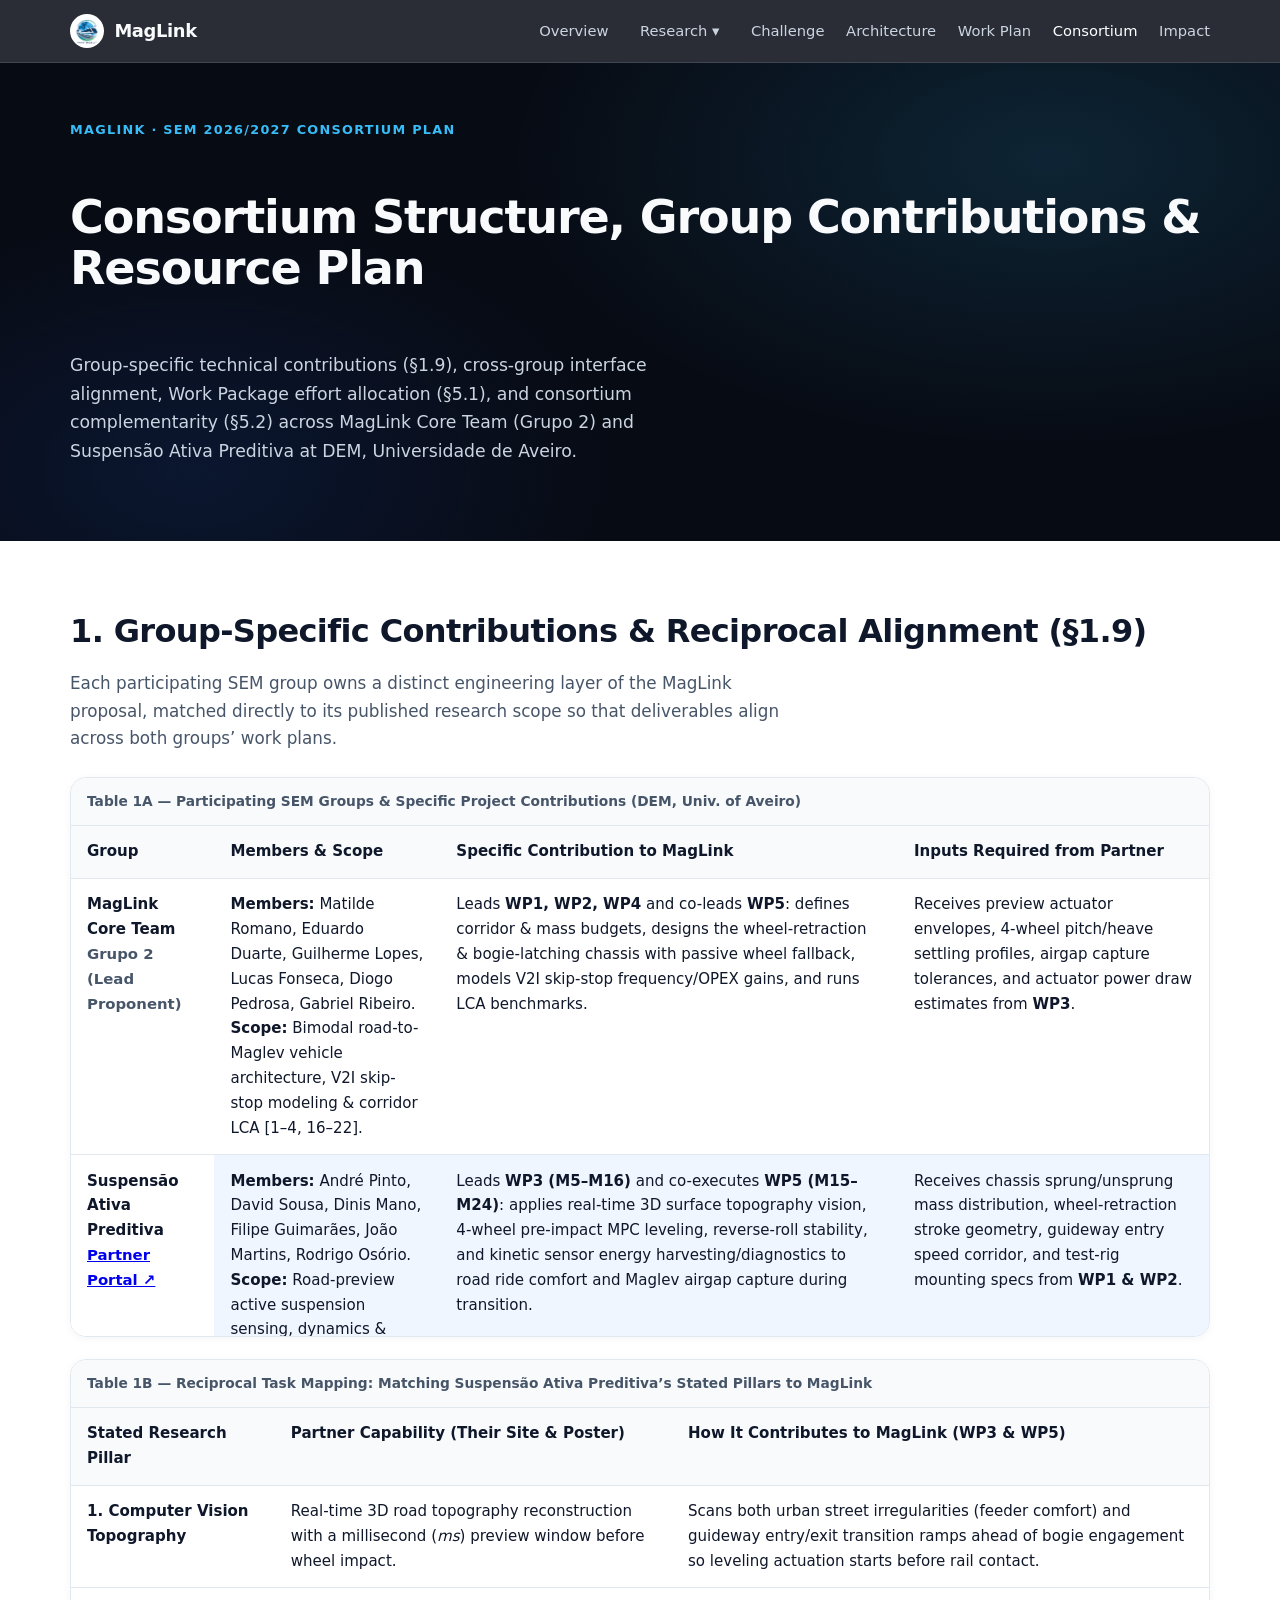
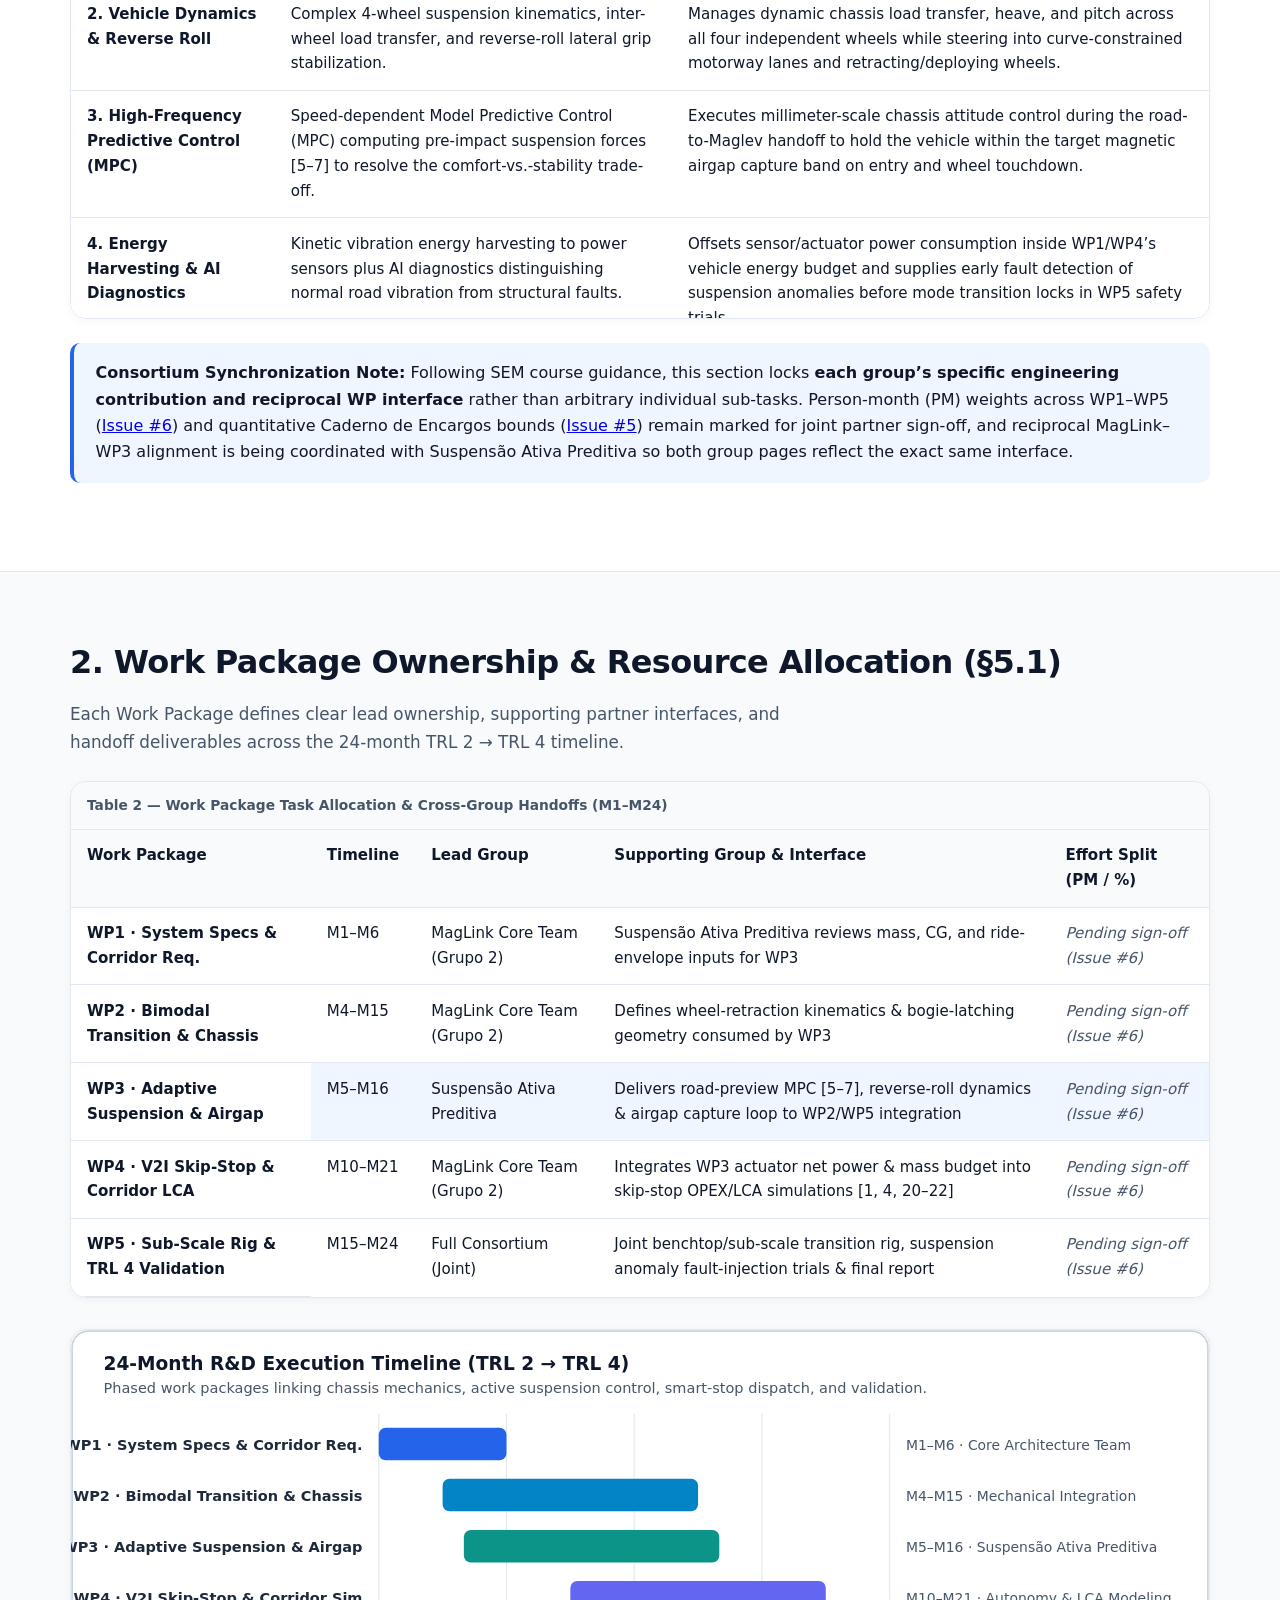
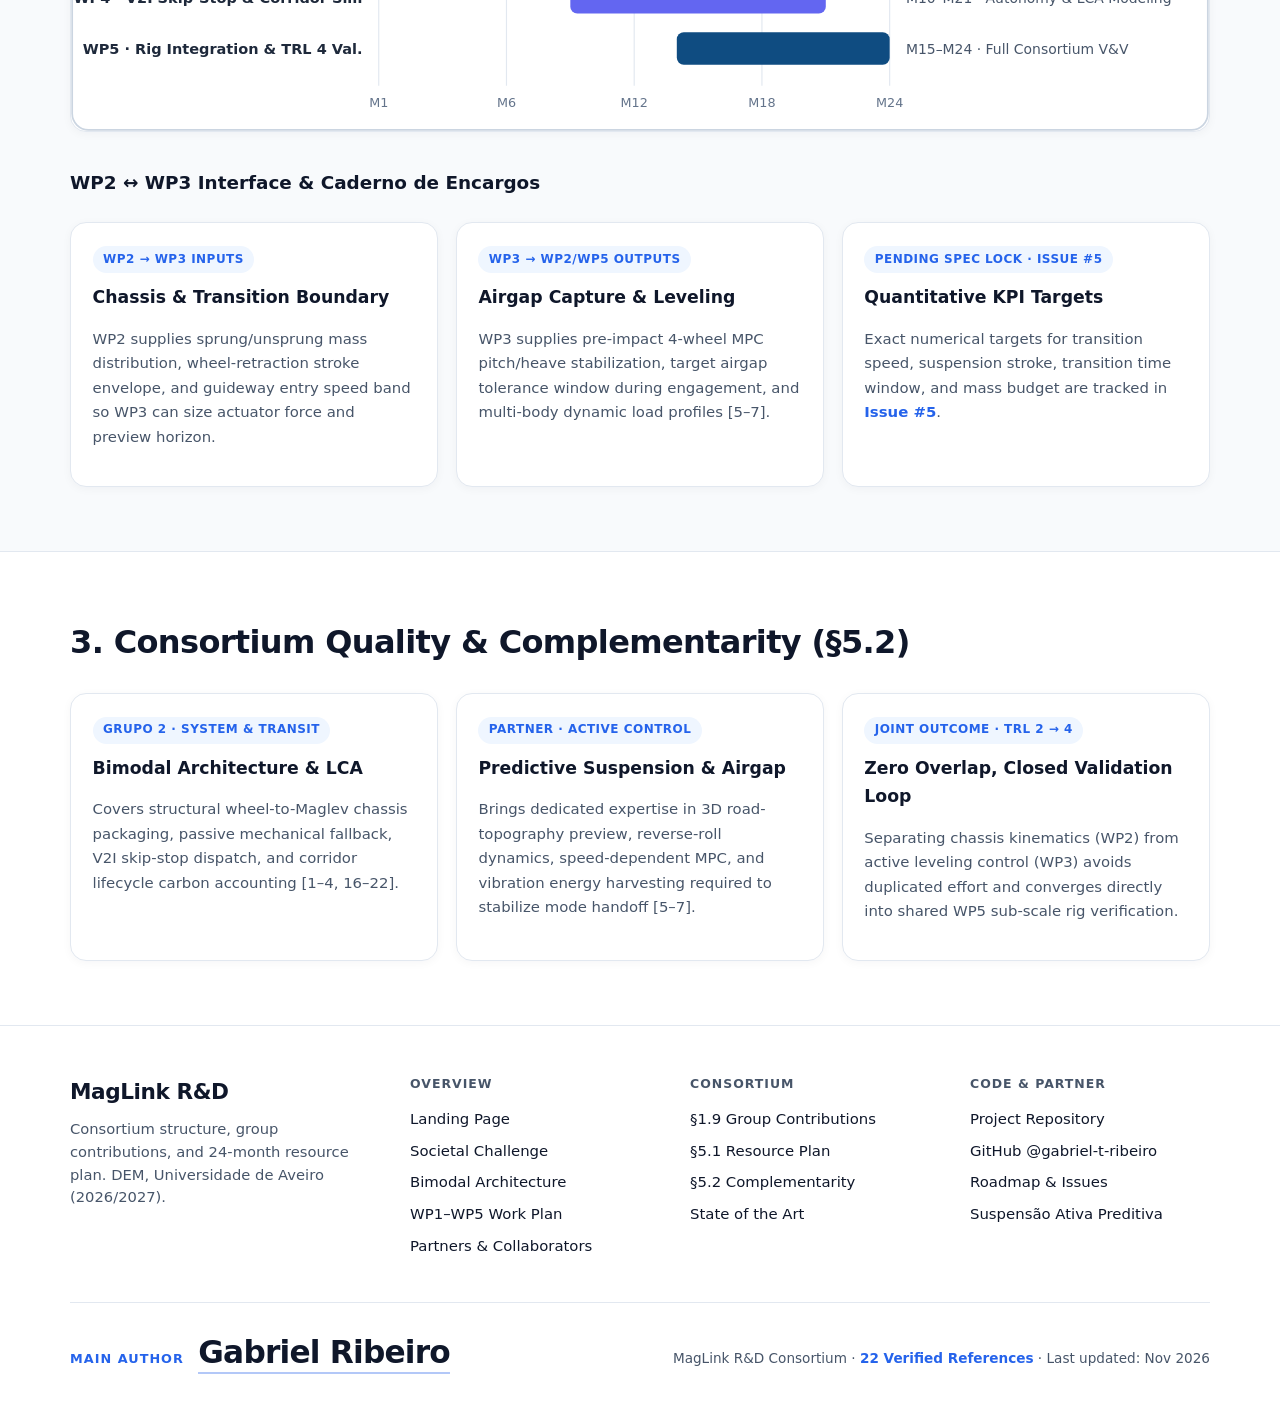
==== commit fc6a5096: "Refocus §1.9 consortium page on group-specific contributions aligned with Suspensão Ativa Preditiva" ====
--- a/consortium.html
+++ b/consortium.html
@@ -3,8 +3,8 @@
 <head>
   <meta charset="UTF-8">
   <meta name="viewport" content="width=device-width, initial-scale=1.0">
-  <title>Consortium, Roles &amp; Resource Plan | MagLink</title>
-  <meta name="description" content="Consortium proponent characterization (§1.9), work package resource allocation (§5.1), and consortium complementarity (§5.2) for the MagLink R&amp;D proposal.">
+  <title>Consortium, Group Contributions &amp; Resource Plan | MagLink</title>
+  <meta name="description" content="Group-by-group proponent contributions (§1.9), work package resource allocation (§5.1), and consortium complementarity (§5.2) for the MagLink R&amp;D proposal.">
   <link rel="icon" type="image/png" href="assets/logo_smart_mobility.png">
   <link rel="stylesheet" href="css/styles.css">
   <script src="js/main.js" defer></script>
@@ -48,126 +48,99 @@
       <canvas class="hero-canvas" aria-hidden="true"></canvas>
       <div class="container hero-stage">
         <p class="eyebrow">MagLink &middot; SEM 2026/2027 Consortium Plan</p>
-        <h1>Consortium Structure, Member Roles &amp; Resource Plan</h1>
+        <h1>Consortium Structure, Group Contributions &amp; Resource Plan</h1>
         <p class="lead">
-          Detailed proponent characterization (§1.9), Work Package effort allocation (§5.1), and technical complementarity (§5.2) across MagLink Core Team (Grupo 2) and Suspensão Ativa Preditiva at DEM, Universidade de Aveiro.
+          Group-specific technical contributions (§1.9), cross-group interface alignment, Work Package effort allocation (§5.1), and consortium complementarity (§5.2) across MagLink Core Team (Grupo 2) and Suspensão Ativa Preditiva at DEM, Universidade de Aveiro.
         </p>
       </div>
     </section>
 
     <section id="roles" class="section">
       <div class="container">
-        <h2>1. Proponent Characterization &amp; Individual Roles (§1.9)</h2>
+        <h2>1. Group-Specific Contributions &amp; Reciprocal Alignment (§1.9)</h2>
         <p class="lead">
-          Two Mechanical Engineering groups at Universidade de Aveiro split system-level bimodal architecture and predictive active suspension controls across the 24-month R&amp;D plan.
+          Each participating SEM group owns a distinct engineering layer of the MagLink proposal, matched directly to its published research scope so that deliverables align across both groups&rsquo; work plans.
         </p>
 
-        <div tabindex="0" role="region" aria-labelledby="grupo2-table-caption" class="table-wrap table-wrap--responsive">
-          <table style="--col-2: 'Affiliation'; --col-3: 'Core Competencies'; --col-4: 'Assigned WPs &amp; Project Role';">
-            <caption id="grupo2-table-caption">Table 1A — MagLink Core Team · Grupo 2 (DEM, Universidade de Aveiro)</caption>
+        <div tabindex="0" role="region" aria-labelledby="grupo-table-caption" class="table-wrap table-wrap--responsive">
+          <table style="--col-2: 'Members &amp; Scope'; --col-3: 'Specific Contribution to MagLink'; --col-4: 'Inputs Required from Partner';">
+            <caption id="grupo-table-caption">Table 1A — Participating SEM Groups &amp; Specific Project Contributions (DEM, Univ. of Aveiro)</caption>
             <thead>
               <tr>
-                <th>Member</th>
-                <th>Affiliation</th>
-                <th>Core Competencies</th>
-                <th>Assigned WPs &amp; Project Role</th>
+                <th>Group</th>
+                <th>Members &amp; Scope</th>
+                <th>Specific Contribution to MagLink</th>
+                <th>Inputs Required from Partner</th>
               </tr>
             </thead>
             <tbody>
               <tr>
-                <th>Gabriel Ribeiro</th>
-                <td>DEM &middot; Univ. of Aveiro</td>
-                <td>Systems integration, technical documentation, web &amp; repository engineering</td>
-                <td><strong>WP1, WP2, WP4, WP5</strong> &middot; Main Author, Ac4 Web Portal &amp; Repository Maintainer</td>
-              </tr>
-              <tr>
-                <th>Matilde Romano</th>
-                <td>DEM &middot; Univ. of Aveiro</td>
-                <td class="table-pending">Pending individual competency confirmation (Issue #6)</td>
-                <td class="table-pending">WP1 / WP2 / WP4 / WP5 &middot; Role pending confirmation (Issue #6)</td>
-              </tr>
-              <tr>
-                <th>Eduardo Duarte</th>
-                <td>DEM &middot; Univ. of Aveiro</td>
-                <td class="table-pending">Pending individual competency confirmation (Issue #6)</td>
-                <td class="table-pending">WP1 / WP2 / WP4 / WP5 &middot; Role pending confirmation (Issue #6)</td>
-              </tr>
-              <tr>
-                <th>Guilherme Lopes</th>
-                <td>DEM &middot; Univ. of Aveiro</td>
-                <td class="table-pending">Pending individual competency confirmation (Issue #6)</td>
-                <td class="table-pending">WP1 / WP2 / WP4 / WP5 &middot; Role pending confirmation (Issue #6)</td>
-              </tr>
-              <tr>
-                <th>Lucas Fonseca</th>
-                <td>DEM &middot; Univ. of Aveiro</td>
-                <td class="table-pending">Pending individual competency confirmation (Issue #6)</td>
-                <td class="table-pending">WP1 / WP2 / WP4 / WP5 &middot; Role pending confirmation (Issue #6)</td>
-              </tr>
-              <tr>
-                <th>Diogo Pedrosa</th>
-                <td>DEM &middot; Univ. of Aveiro</td>
-                <td class="table-pending">Pending individual competency confirmation (Issue #6)</td>
-                <td class="table-pending">WP1 / WP2 / WP4 / WP5 &middot; Role pending confirmation (Issue #6)</td>
+                <th>MagLink Core Team<br><span class="muted">Grupo 2 (Lead Proponent)</span></th>
+                <td>
+                  <strong>Members:</strong> Matilde Romano, Eduardo Duarte, Guilherme Lopes, Lucas Fonseca, Diogo Pedrosa, Gabriel Ribeiro.<br>
+                  <strong>Scope:</strong> Bimodal road-to-Maglev vehicle architecture, V2I skip-stop modeling &amp; corridor LCA [1–4, 16–22].
+                </td>
+                <td>
+                  Leads <strong>WP1, WP2, WP4</strong> and co-leads <strong>WP5</strong>: defines corridor &amp; mass budgets, designs the wheel-retraction &amp; bogie-latching chassis with passive wheel fallback, models V2I skip-stop frequency/OPEX gains, and runs LCA benchmarks.
+                </td>
+                <td>
+                  Receives preview actuator envelopes, 4-wheel pitch/heave settling profiles, airgap capture tolerances, and actuator power draw estimates from <strong>WP3</strong>.
+                </td>
+              </tr>
+              <tr class="row-highlight">
+                <th>Suspensão Ativa Preditiva<br><span class="muted"><a href="https://sem-susp-ativa-preditiva.htmly.com.br/" target="_blank" rel="noopener noreferrer">Partner Portal &#8599;</a></span></th>
+                <td>
+                  <strong>Members:</strong> André Pinto, David Sousa, Dinis Mano, Filipe Guimarães, João Martins, Rodrigo Osório.<br>
+                  <strong>Scope:</strong> Road-preview active suspension sensing, dynamics &amp; high-frequency MPC [5–7].
+                </td>
+                <td>
+                  Leads <strong>WP3 (M5–M16)</strong> and co-executes <strong>WP5 (M15–M24)</strong>: applies real-time 3D surface topography vision, 4-wheel pre-impact MPC leveling, reverse-roll stability, and kinetic sensor energy harvesting/diagnostics to road ride comfort and Maglev airgap capture during transition.
+                </td>
+                <td>
+                  Receives chassis sprung/unsprung mass distribution, wheel-retraction stroke geometry, guideway entry speed corridor, and test-rig mounting specs from <strong>WP1 &amp; WP2</strong>.
+                </td>
               </tr>
             </tbody>
           </table>
         </div>
 
-        <div tabindex="0" role="region" aria-labelledby="partner-table-caption" class="table-wrap table-wrap--responsive">
-          <table style="--col-2: 'Affiliation'; --col-3: 'Core Competencies'; --col-4: 'Assigned WPs &amp; Project Role';">
-            <caption id="partner-table-caption">Table 1B — Partner Group · Suspensão Ativa Preditiva (<a href="https://sem-susp-ativa-preditiva.htmly.com.br/" target="_blank" rel="noopener noreferrer">Partner Portal &#8599;</a>)</caption>
+        <div tabindex="0" role="region" aria-labelledby="partner-align-caption" class="table-wrap table-wrap--responsive">
+          <table style="--col-2: 'Partner Capability (Their Site &amp; Poster)'; --col-3: 'How It Contributes to MagLink (WP3 &amp; WP5)';">
+            <caption id="partner-align-caption">Table 1B — Reciprocal Task Mapping: Matching Suspensão Ativa Preditiva&rsquo;s Stated Pillars to MagLink</caption>
             <thead>
               <tr>
-                <th>Member</th>
-                <th>Affiliation</th>
-                <th>Core Competencies</th>
-                <th>Assigned WPs &amp; Project Role</th>
+                <th>Stated Research Pillar</th>
+                <th>Partner Capability (Their Site &amp; Poster)</th>
+                <th>How It Contributes to MagLink (WP3 &amp; WP5)</th>
               </tr>
             </thead>
             <tbody>
               <tr>
-                <th>André Pinto</th>
-                <td>DEM &middot; Univ. of Aveiro</td>
-                <td>Predictive active suspension &amp; control systems [5–7]</td>
-                <td class="table-pending">WP3 Lead Group &amp; WP5 Support &middot; Individual split pending (Issue #6)</td>
-              </tr>
-              <tr>
-                <th>David Sousa</th>
-                <td>DEM &middot; Univ. of Aveiro</td>
-                <td>Predictive active suspension &amp; control systems [5–7]</td>
-                <td class="table-pending">WP3 Lead Group &amp; WP5 Support &middot; Individual split pending (Issue #6)</td>
-              </tr>
-              <tr>
-                <th>Dinis Mano</th>
-                <td>DEM &middot; Univ. of Aveiro</td>
-                <td>Predictive active suspension &amp; control systems [5–7]</td>
-                <td class="table-pending">WP3 Lead Group &amp; WP5 Support &middot; Individual split pending (Issue #6)</td>
-              </tr>
-              <tr>
-                <th>Filipe Guimarães</th>
-                <td>DEM &middot; Univ. of Aveiro</td>
-                <td>Predictive active suspension &amp; control systems [5–7]</td>
-                <td class="table-pending">WP3 Lead Group &amp; WP5 Support &middot; Individual split pending (Issue #6)</td>
-              </tr>
-              <tr>
-                <th>João Martins</th>
-                <td>DEM &middot; Univ. of Aveiro</td>
-                <td>Predictive active suspension &amp; control systems [5–7]</td>
-                <td class="table-pending">WP3 Lead Group &amp; WP5 Support &middot; Individual split pending (Issue #6)</td>
-              </tr>
-              <tr>
-                <th>Rodrigo Osório</th>
-                <td>DEM &middot; Univ. of Aveiro</td>
-                <td>Predictive active suspension &amp; control systems [5–7]</td>
-                <td class="table-pending">WP3 Lead Group &amp; WP5 Support &middot; Individual split pending (Issue #6)</td>
+                <th>1. Computer Vision Topography</th>
+                <td>Real-time 3D road topography reconstruction with a millisecond (<em>ms</em>) preview window before wheel impact.</td>
+                <td>Scans both urban street irregularities (feeder comfort) and guideway entry/exit transition ramps ahead of bogie engagement so leveling actuation starts before rail contact.</td>
+              </tr>
+              <tr>
+                <th>2. Vehicle Dynamics &amp; Reverse Roll</th>
+                <td>Complex 4-wheel suspension kinematics, inter-wheel load transfer, and reverse-roll lateral grip stabilization.</td>
+                <td>Manages dynamic chassis load transfer, heave, and pitch across all four independent wheels while steering into curve-constrained motorway lanes and retracting/deploying wheels.</td>
+              </tr>
+              <tr>
+                <th>3. High-Frequency Predictive Control (MPC)</th>
+                <td>Speed-dependent Model Predictive Control (MPC) computing pre-impact suspension forces [5–7] to resolve the comfort-vs.-stability trade-off.</td>
+                <td>Executes millimeter-scale chassis attitude control during the road-to-Maglev handoff to hold the vehicle within the target magnetic airgap capture band on entry and wheel touchdown.</td>
+              </tr>
+              <tr>
+                <th>4. Energy Harvesting &amp; AI Diagnostics</th>
+                <td>Kinetic vibration energy harvesting to power sensors plus AI diagnostics distinguishing normal road vibration from structural faults.</td>
+                <td>Offsets sensor/actuator power consumption inside WP1/WP4&rsquo;s vehicle energy budget and supplies early fault detection of suspension anomalies before mode transition locks in WP5 safety trials.</td>
               </tr>
             </tbody>
           </table>
         </div>
 
         <div class="callout">
-          <strong>Consortium Transparency Note:</strong> Individual member roles and person-month (PM) weights are intentionally left as pending confirmation (<a href="https://github.com/gabriel-t-ribeiro/sem_web_ac4/issues/6" target="_blank" rel="noopener noreferrer">Issue #6</a>) rather than fabricated prior to final sign-off between both groups.
+          <strong>Consortium Synchronization Note:</strong> Following SEM course guidance, this section locks <strong>each group&rsquo;s specific engineering contribution and reciprocal WP interface</strong> rather than arbitrary individual sub-tasks. Person-month (PM) weights across WP1–WP5 (<a href="https://github.com/gabriel-t-ribeiro/sem_web_ac4/issues/6" target="_blank" rel="noopener noreferrer">Issue #6</a>) and quantitative Caderno de Encargos bounds (<a href="https://github.com/gabriel-t-ribeiro/sem_web_ac4/issues/5" target="_blank" rel="noopener noreferrer">Issue #5</a>) remain marked for joint partner sign-off, and reciprocal MagLink–WP3 alignment is being coordinated with Suspensão Ativa Preditiva so both group pages reflect the exact same interface.
         </div>
       </div>
     </section>
@@ -210,21 +183,21 @@
                 <th>WP3 · Adaptive Suspension &amp; Airgap</th>
                 <td>M5–M16</td>
                 <td>Suspensão Ativa Preditiva</td>
-                <td>Delivers road-preview MPC [5–7] &amp; airgap capture loop to WP2/WP5 integration</td>
+                <td>Delivers road-preview MPC [5–7], reverse-roll dynamics &amp; airgap capture loop to WP2/WP5 integration</td>
                 <td class="table-pending">Pending sign-off (Issue #6)</td>
               </tr>
               <tr>
                 <th>WP4 · V2I Skip-Stop &amp; Corridor LCA</th>
                 <td>M10–M21</td>
                 <td>MagLink Core Team (Grupo 2)</td>
-                <td>Uses WP1–WP3 vehicle mass &amp; power budget to model skip-stop energy &amp; LCA [1, 4]</td>
+                <td>Integrates WP3 actuator net power &amp; mass budget into skip-stop OPEX/LCA simulations [1, 4, 20–22]</td>
                 <td class="table-pending">Pending sign-off (Issue #6)</td>
               </tr>
               <tr>
                 <th>WP5 · Sub-Scale Rig &amp; TRL 4 Validation</th>
                 <td>M15–M24</td>
                 <td>Full Consortium (Joint)</td>
-                <td>Joint benchtop/sub-scale transition rig, fault-injection trials &amp; final report</td>
+                <td>Joint benchtop/sub-scale transition rig, suspension anomaly fault-injection trials &amp; final report</td>
                 <td class="table-pending">Pending sign-off (Issue #6)</td>
               </tr>
             </tbody>
@@ -270,14 +243,14 @@
             <span class="badge">Grupo 2 · System &amp; Transit</span>
             <h3>Bimodal Architecture &amp; LCA</h3>
             <p class="muted">
-              Covers structural wheel-to-Maglev chassis packaging, passive mechanical fallback, V2I skip-stop dispatch, and corridor lifecycle carbon accounting [1–4, 16–19].
+              Covers structural wheel-to-Maglev chassis packaging, passive mechanical fallback, V2I skip-stop dispatch, and corridor lifecycle carbon accounting [1–4, 16–22].
             </p>
           </article>
           <article class="card">
             <span class="badge">Partner · Active Control</span>
             <h3>Predictive Suspension &amp; Airgap</h3>
             <p class="muted">
-              Brings dedicated expertise in 3D road-topography preview, speed-dependent MPC, and independent 4-wheel actuation required to stabilize mode handoff [5–7].
+              Brings dedicated expertise in 3D road-topography preview, reverse-roll dynamics, speed-dependent MPC, and vibration energy harvesting required to stabilize mode handoff [5–7].
             </p>
           </article>
           <article class="card">
@@ -298,7 +271,7 @@
         <div>
           <p class="footer-brand-title">MagLink R&amp;D</p>
           <p class="footer-brand-copy">
-            Consortium structure, member roles, and 24-month resource plan. DEM, Universidade de Aveiro (2026/2027).
+            Consortium structure, group contributions, and 24-month resource plan. DEM, Universidade de Aveiro (2026/2027).
           </p>
         </div>
         <div class="footer-col">
@@ -314,7 +287,7 @@
         <div class="footer-col">
           <h3>Consortium</h3>
           <ul>
-            <li><a href="#roles">§1.9 Member Roles</a></li>
+            <li><a href="#roles">§1.9 Group Contributions</a></li>
             <li><a href="#resources">§5.1 Resource Plan</a></li>
             <li><a href="#complementarity">§5.2 Complementarity</a></li>
             <li><a href="state-of-the-art.html">State of the Art</a></li>
@@ -337,7 +310,7 @@
           <span class="footer-author-name"><a href="https://github.com/gabriel-t-ribeiro" target="_blank" rel="noopener noreferrer">Gabriel Ribeiro</a></span>
         </div>
         <div class="footer-meta">
-          MagLink R&amp;D Consortium &middot; <a href="state-of-the-art.html#references">19 Verified References</a> &middot; Last updated: Nov&nbsp;2026
+          MagLink R&amp;D Consortium &middot; <a href="state-of-the-art.html#references">22 Verified References</a> &middot; Last updated: Nov&nbsp;2026
         </div>
       </div>
     </div>
--- a/css/styles.css
+++ b/css/styles.css
@@ -1328,3 +1328,358 @@
 .footer-meta a:focus-visible {
   text-decoration: underline;
 }
+
+/* Interactive 20-Year Corridor Explorer */
+.corridor-explorer {
+  margin-top: 2rem;
+  padding: 1.5rem;
+  border-radius: var(--radius);
+  border: 1px solid var(--border);
+  background: var(--surface);
+  box-shadow: var(--shadow-sm);
+}
+
+.explorer-head {
+  display: flex;
+  flex-wrap: wrap;
+  justify-content: space-between;
+  align-items: flex-end;
+  gap: 1rem;
+  margin-bottom: 1.25rem;
+}
+
+.explorer-eyebrow {
+  color: var(--accent);
+  margin-bottom: 0.25rem;
+}
+
+.explorer-head h3 {
+  margin: 0;
+  font-size: 1.25rem;
+}
+
+.explorer-presets {
+  display: flex;
+  flex-wrap: wrap;
+  gap: 0.5rem;
+}
+
+.explorer-preset.btn-secondary.is-active {
+  border-color: var(--accent);
+  color: var(--accent);
+  background: var(--accent-soft);
+}
+
+.explorer-controls {
+  display: grid;
+  grid-template-columns: repeat(auto-fit, minmax(220px, 1fr));
+  gap: 1.1rem;
+  padding: 1rem;
+  border-radius: 12px;
+  background: var(--bg-soft);
+  border: 1px solid var(--border);
+}
+
+.slider-label-row {
+  display: flex;
+  justify-content: space-between;
+  align-items: baseline;
+  gap: 0.5rem;
+  font-size: 0.88rem;
+  font-weight: 700;
+  color: var(--text);
+}
+
+.slider-label-row output {
+  font-variant-numeric: tabular-nums;
+  color: var(--accent);
+}
+
+.slider-hint {
+  margin: 0.15rem 0 0;
+  font-size: 0.78rem;
+  color: var(--muted);
+}
+
+.corridor-explorer input[type="range"] {
+  --slider-track-size: 0.45rem;
+  --slider-thumb-size: 1.15rem;
+  --slider-track-radius: 999px;
+  --slider-thumb-radius: 50%;
+  --slider-track-color: #cbd5e1;
+  --slider-fill-color: var(--accent);
+  --slider-thumb-color: var(--accent);
+  --slider-direction: to right;
+  --attr-min: 0;
+  --attr-max: 100;
+  --control-value: 50;
+  --slider-progress: calc(
+    progress(var(--control-value), var(--attr-min), var(--attr-max)) * 100%
+  );
+  appearance: none;
+  inline-size: 100%;
+  block-size: 2.25rem;
+  margin: 0;
+  padding: 0;
+  border: 0;
+  background: transparent;
+  cursor: pointer;
+}
+
+@supports not (opacity: progress(1, 0, 100)) {
+  .corridor-explorer input[type="range"] {
+    --slider-progress: calc(
+      (var(--control-value) - var(--attr-min)) /
+      (var(--attr-max) - var(--attr-min)) * 100%
+    );
+  }
+}
+
+.corridor-explorer input[type="range"]:focus-visible {
+  outline: 2px solid var(--slider-fill-color);
+  outline-offset: 4px;
+  border-radius: 6px;
+}
+
+.corridor-explorer input[type="range"]::-webkit-slider-runnable-track {
+  block-size: var(--slider-track-size);
+  border: 0;
+  border-radius: var(--slider-track-radius);
+  background: linear-gradient(
+    var(--slider-direction),
+    var(--slider-fill-color) var(--slider-progress),
+    var(--slider-track-color) var(--slider-progress)
+  );
+}
+
+.corridor-explorer input[type="range"]::-webkit-slider-thumb {
+  -webkit-appearance: none;
+  appearance: none;
+  inline-size: var(--slider-thumb-size);
+  block-size: var(--slider-thumb-size);
+  margin-block-start: calc((var(--slider-track-size) - var(--slider-thumb-size)) / 2);
+  border: 2px solid #ffffff;
+  border-radius: var(--slider-thumb-radius);
+  background: var(--slider-thumb-color);
+  box-shadow: 0 1px 4px rgba(15, 23, 42, 0.25);
+}
+
+.corridor-explorer input[type="range"]::-moz-range-track {
+  block-size: var(--slider-track-size);
+  border: 0;
+  border-radius: var(--slider-track-radius);
+  background: var(--slider-track-color);
+}
+
+.corridor-explorer input[type="range"]::-moz-range-progress {
+  block-size: var(--slider-track-size);
+  border-radius: var(--slider-track-radius);
+  background: var(--slider-fill-color);
+}
+
+.corridor-explorer input[type="range"]::-moz-range-thumb {
+  inline-size: var(--slider-thumb-size);
+  block-size: var(--slider-thumb-size);
+  border: 2px solid #ffffff;
+  border-radius: var(--slider-thumb-radius);
+  background: var(--slider-thumb-color);
+}
+
+.explorer-kpis {
+  display: grid;
+  grid-template-columns: repeat(auto-fit, minmax(170px, 1fr));
+  gap: 0.75rem;
+  margin-top: 1.15rem;
+}
+
+.kpi-tile {
+  padding: 0.85rem 1rem;
+  border-radius: 12px;
+  background: var(--bg-soft);
+  border: 1px solid var(--border);
+  display: flex;
+  flex-direction: column;
+  gap: 0.15rem;
+}
+
+.kpi-tile--accent {
+  background: var(--accent-soft);
+  border-color: rgba(37, 99, 235, 0.25);
+}
+
+.kpi-label {
+  font-size: 0.75rem;
+  font-weight: 700;
+  text-transform: uppercase;
+  letter-spacing: 0.04em;
+  color: var(--muted);
+}
+
+.kpi-tile strong {
+  font-size: 1.45rem;
+  line-height: 1.15;
+  color: var(--text);
+  font-variant-numeric: tabular-nums;
+}
+
+.kpi-tile--accent strong {
+  color: var(--accent);
+}
+
+.kpi-sub {
+  font-size: 0.78rem;
+  color: var(--muted);
+}
+
+.explorer-bars {
+  margin-top: 1.25rem;
+  display: grid;
+  gap: 0.55rem;
+}
+
+.bar-trigger {
+  width: 100%;
+  display: grid;
+  grid-template-columns: minmax(175px, 230px) 1fr minmax(145px, 180px);
+  align-items: center;
+  gap: 0.85rem;
+  padding: 0.6rem 0.75rem;
+  border: 1px solid var(--border);
+  border-radius: 10px;
+  background: var(--surface);
+  color: var(--text);
+  font: inherit;
+  text-align: left;
+  cursor: pointer;
+  transition: border-color 0.16s ease, background-color 0.16s ease, transform 0.16s ease;
+  --interest-delay-start: 0.12s;
+  interest-delay-start: var(--interest-delay-start);
+  --interest-delay-end: 0.1s;
+  interest-delay-end: var(--interest-delay-end);
+}
+
+.explorer-bars:has([interestfor]:is(:interest-source, .interest-source)) [interestfor] {
+  --interest-delay-start: 0s;
+}
+
+.bar-trigger:hover,
+.bar-trigger:focus-visible {
+  border-color: var(--accent);
+  background: var(--bg-soft);
+}
+
+.bar-trigger--maglink {
+  border-color: rgba(37, 99, 235, 0.35);
+  background: rgba(37, 99, 235, 0.04);
+}
+
+.bar-name {
+  font-size: 0.88rem;
+  font-weight: 700;
+  display: inline-flex;
+  align-items: center;
+  gap: 0.4rem;
+}
+
+.bar-info-badge {
+  display: inline-grid;
+  place-items: center;
+  width: 1.15rem;
+  height: 1.15rem;
+  border-radius: 50%;
+  font-size: 0.72rem;
+  font-weight: 800;
+  background: var(--accent-soft);
+  color: var(--accent);
+  flex-shrink: 0;
+}
+
+.bar-track {
+  display: block;
+  width: 100%;
+  height: 0.85rem;
+  border-radius: 999px;
+  background: #e2e8f0;
+  overflow: hidden;
+}
+
+.bar-fill {
+  display: block;
+  height: 100%;
+  border-radius: 999px;
+  transition: width 0.25s ease;
+}
+
+.bar-fill--muted { background: #64748b; }
+.bar-fill--amber { background: #d97706; }
+.bar-fill--teal { background: #0d9488; }
+.bar-fill--blue { background: linear-gradient(90deg, #2563eb, #0284c7); }
+
+.bar-val {
+  font-size: 0.84rem;
+  font-weight: 700;
+  font-variant-numeric: tabular-nums;
+  text-align: right;
+  color: var(--text);
+}
+
+.explorer-popover {
+  max-inline-size: min(24rem, calc(100dvw - 2rem));
+  padding: 0.85rem 1rem;
+  border: 1px solid rgba(56, 189, 248, 0.35);
+  border-radius: 12px;
+  background: #0f172a;
+  color: #f8fafc;
+  box-shadow: 0 14px 32px rgba(2, 6, 23, 0.4);
+  font-size: 0.84rem;
+  line-height: 1.45;
+}
+
+.explorer-popover:is(:popover-open, .\:popover-open) {
+  display: block;
+}
+
+.explorer-popover > strong {
+  display: block;
+  margin-bottom: 0.25rem;
+  color: #7dd3fc;
+}
+
+.explorer-popover p {
+  margin: 0;
+  color: #e2e8f0;
+}
+
+@supports (position-area: block-start) {
+  .explorer-popover {
+    inset: auto;
+    margin: 0.4rem 0;
+    position-area: block-start;
+    position-try-fallbacks: flip-block, flip-inline;
+  }
+}
+
+@supports not (position-area: block-start) {
+  .explorer-popover {
+    position: fixed;
+    inset: auto 1rem 1rem 1rem;
+    margin: 0 auto;
+  }
+}
+
+.explorer-footnote {
+  margin: 0.9rem 0 0;
+  font-size: 0.8rem;
+  color: var(--muted);
+}
+
+@media (max-width: 720px) {
+  .bar-trigger {
+    grid-template-columns: 1fr;
+    gap: 0.4rem;
+  }
+
+  .bar-val {
+    text-align: left;
+  }
+}
